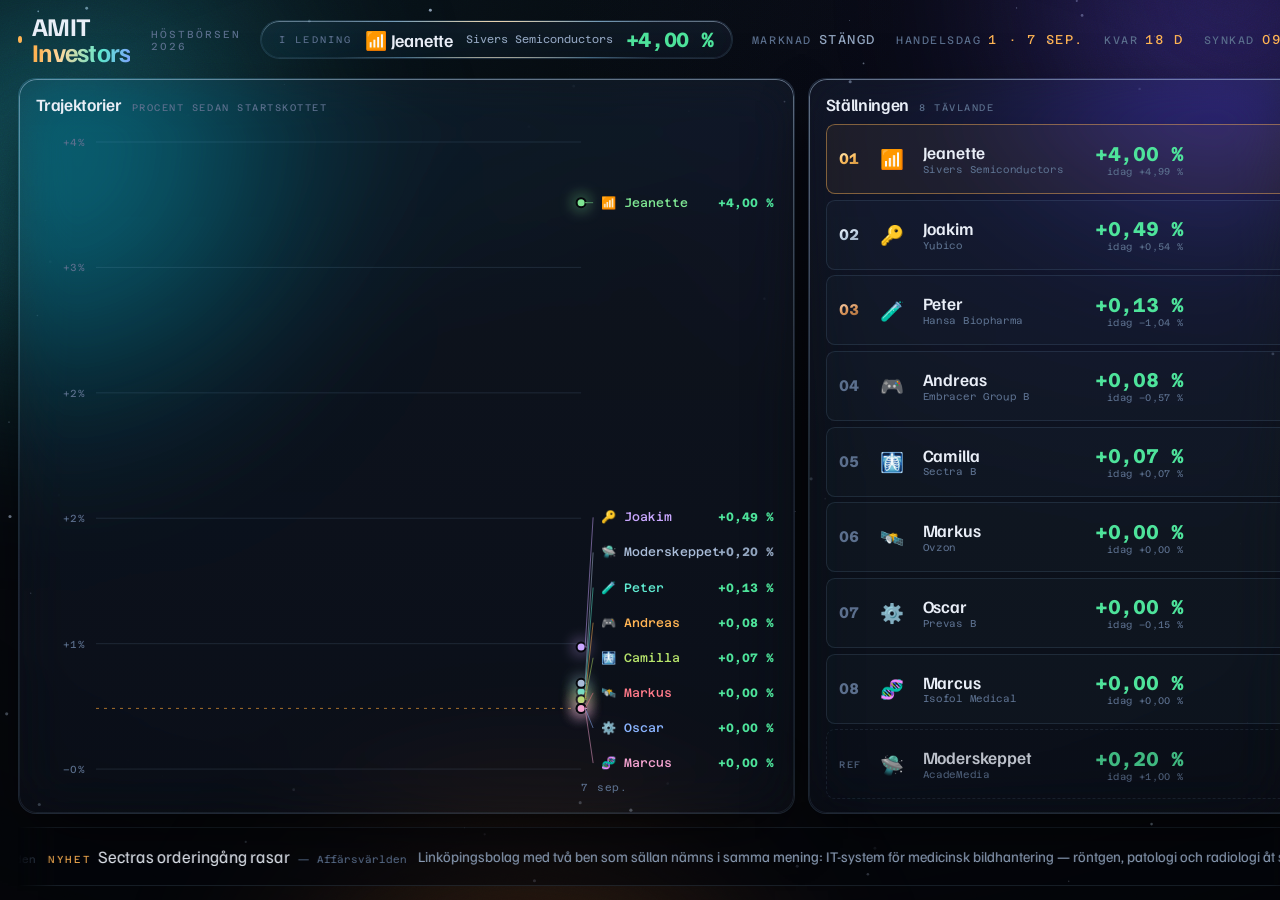
==== docs/tv.html @ 9f59d3c3 "TV-läge: allt på en yta med klockstyrt nyhetsband tv.html visar graf, ställning och ett rullande ban" ====
<!doctype html>
<html lang="sv">
<head>
<meta charset="utf-8">
<meta name="viewport" content="width=device-width, initial-scale=1">
<title>AMIT Investors — TV</title>
<meta name="color-scheme" content="dark">
<meta name="theme-color" content="#05070c">
<link rel="preconnect" href="https://fonts.googleapis.com">
<link rel="preconnect" href="https://fonts.gstatic.com" crossorigin>
<link rel="stylesheet" href="https://fonts.googleapis.com/css2?family=Familjen+Grotesk:wght@400;500;600;700&family=Azeret+Mono:wght@300;400;500;700&display=swap">
<link rel="stylesheet" href="assets/styles.css">
<link rel="stylesheet" href="assets/tv.css">
<link rel="icon" href="data:image/svg+xml,<svg xmlns='http://www.w3.org/2000/svg' viewBox='0 0 100 100'><text y='.9em' font-size='90'>📺</text></svg>">
</head>
<body class="is-tv">

<canvas id="starfield" aria-hidden="true"></canvas>
<div class="aurora" aria-hidden="true"><span></span><span></span><span></span></div>
<div class="grain" aria-hidden="true"></div>
<div class="vignette" aria-hidden="true"></div>

<div class="tv" id="tv" hidden>

  <header class="tv-head">
    <div class="tv-brand">
      <span class="tele-dot" aria-hidden="true"></span>
      <span class="tv-title">AMIT <em>Investors</em></span>
      <span class="tv-sub" id="tv-sub"></span>
    </div>

    <div class="tv-lead glass" id="tv-lead"></div>

    <dl class="tv-readouts">
      <div class="readout"><dt>Marknad</dt><dd id="tv-market">–</dd></div>
      <div class="readout"><dt>Handelsdag</dt><dd id="tv-day">–</dd></div>
      <div class="readout"><dt>Kvar</dt><dd id="tv-left">–</dd></div>
      <div class="readout"><dt>Synkad</dt><dd id="tv-synced">–</dd></div>
    </dl>
  </header>

  <main class="tv-main">
    <section class="tv-panel glass">
      <i class="corners" aria-hidden="true"></i>
      <h2 class="tv-h">Trajektorier <span>procent sedan startskottet</span></h2>
      <svg id="tv-chart" role="img" aria-label="Deltagarnas utveckling"></svg>
    </section>

    <section class="tv-panel glass">
      <i class="corners" aria-hidden="true"></i>
      <h2 class="tv-h">Ställningen <span id="tv-count"></span></h2>
      <ol class="tv-board" id="tv-board"></ol>
    </section>
  </main>

  <footer class="tv-ticker" aria-label="Bolagsinformation och nyheter">
    <div class="tv-track" id="tv-track"></div>
  </footer>

</div>

<div class="boot" id="boot"><div class="boot-inner"><span class="boot-ring" aria-hidden="true"></span><p>Etablerar telemetri…</p></div></div>

<script src="assets/tv.js" type="module"></script>
</body>
</html>
---- docs/assets/styles.css ----
/* ============================================================================
   AMIT Investors — "mission control"
   Mörk flygledarkonsol: bärnstensfärgad fosfor som krom, cyan/mint som data,
   glas som hairline-inramade instrumentpaneler. Medvetet INTE lila gradient.
   ========================================================================= */

:root {
  /* Grund — nästan svart med kall blåton, inte ren svart */
  --void:        #05070c;
  --void-2:      #080b13;

  /* Fosfor-bärnsten: kromet i gränssnittet (etiketter, ticks, fokus) */
  --amber:       #ffb454;
  --amber-dim:   #a56f2c;
  --amber-glow:  rgba(255, 180, 84, .28);

  /* Data */
  --cyan:        #5fe9d0;
  --up:          #4ee39b;
  --down:        #ff6b7d;

  /* Text */
  --ink:         #e9eef7;
  --ink-2:       #93a6c0;
  --ink-3:       #5b6f8d;

  /* Glas */
  --glass:       rgba(126, 160, 200, .045);
  --glass-2:     rgba(126, 160, 200, .075);
  --hairline:    rgba(150, 190, 230, .13);
  --hairline-hi: rgba(190, 220, 255, .30);

  --r-lg: 18px;
  --r-md: 12px;
  --r-sm: 8px;

  --shadow: 0 24px 60px -20px rgba(0, 0, 0, .85);

  --font-display: 'Familjen Grotesk', 'Helvetica Neue', Helvetica, sans-serif;
  --font-mono: 'Azeret Mono', ui-monospace, 'SF Mono', Menlo, monospace;

  --gutter: clamp(16px, 4vw, 44px);
  --maxw: 1240px;
}

*, *::before, *::after { box-sizing: border-box; }

html { -webkit-text-size-adjust: 100%; }

body {
  margin: 0;
  min-height: 100svh;
  font-family: var(--font-display);
  color: var(--ink);
  background: var(--void);
  /* Nebulosor: låg mättnad, stora radier — atmosfär, inte färgklick */
  background-image:
    radial-gradient(1200px 700px at 12% -8%,  rgba(16, 56, 66, .30), transparent 64%),
    radial-gradient(1000px 800px at 92% 4%,   rgba(28, 26, 72, .28), transparent 62%);
  background-attachment: fixed;
  overflow-x: hidden;
  font-synthesis-weight: none;
}

/* --- Atmosfärslager ------------------------------------------------------ */

#starfield { position: fixed; inset: 0; z-index: 0; pointer-events: none; }

/* Aurora: två mycket långsamt drivande färgmoln. Perioderna (48 s / 67 s) är
   avsiktligt inte multiplar av varandra, så mönstret aldrig repeterar synbart. */
.aurora { position: fixed; inset: -25%; z-index: 0; pointer-events: none; filter: blur(80px); opacity: 1; }
.aurora span { position: absolute; border-radius: 50%; mix-blend-mode: screen; }
.aurora span:nth-child(1) {
  width: 52vw; height: 52vw; left: 2%; top: 4%;
  background: radial-gradient(circle, rgba(34, 168, 184, .52), transparent 66%);
  animation: drift-a 48s ease-in-out infinite alternate;
}
.aurora span:nth-child(2) {
  width: 46vw; height: 46vw; right: 4%; top: -6%;
  background: radial-gradient(circle, rgba(104, 74, 232, .46), transparent 66%);
  animation: drift-b 67s ease-in-out infinite alternate;
}
.aurora span:nth-child(3) {
  width: 60vw; height: 40vw; left: 24%; bottom: -14%;
  background: radial-gradient(circle, rgba(226, 122, 44, .34), transparent 68%);
  animation: drift-a 59s ease-in-out infinite alternate-reverse;
}
@keyframes drift-a { to { transform: translate3d(7vw, -5vh, 0) scale(1.16); } }
@keyframes drift-b { to { transform: translate3d(-9vw, 6vh, 0) scale(.88); } }

/* Filmkorn via SVG-brus: bryter upp de stora gradienterna så de inte bandar */
.grain {
  position: fixed; inset: 0; z-index: 1; pointer-events: none;
  opacity: .40; mix-blend-mode: overlay;
  background-image: url("data:image/svg+xml,%3Csvg xmlns='http://www.w3.org/2000/svg' width='160' height='160'%3E%3Cfilter id='n'%3E%3CfeTurbulence type='fractalNoise' baseFrequency='.85' numOctaves='3'/%3E%3C/filter%3E%3Crect width='160' height='160' filter='url(%23n)' opacity='.55'/%3E%3C/svg%3E");
}

.vignette {
  position: fixed; inset: 0; z-index: 1; pointer-events: none;
  background: radial-gradient(130% 100% at 50% 42%, transparent 48%, rgba(0,0,0,.66) 100%);
}

main { position: relative; z-index: 2; }

/* --- Glas ---------------------------------------------------------------- */

.glass {
  position: relative;
  background: linear-gradient(180deg, var(--glass-2), var(--glass));
  border: 1px solid var(--hairline);
  border-radius: var(--r-lg);
  /* Kraftigare oskärpa + brightness: panelen ska läsa som en fysisk skiva
     framför rymden, inte som en tonad ruta ovanpå den. */
  backdrop-filter: blur(26px) saturate(150%) brightness(1.12);
  -webkit-backdrop-filter: blur(26px) saturate(150%) brightness(1.12);
  box-shadow: var(--shadow);
}
/* Kantbelysning: en 1 px ram vars ljus följer pekaren. Masken skär ut allt
   utom ramen, så gradienten syns bara i kanten. Detta — inte oskärpan — är
   det som får ytan att läsa som glas i stället för som en grå ruta. */
.glass::before {
  content: ''; position: absolute; inset: 0; border-radius: inherit;
  padding: 1px; pointer-events: none; z-index: 1;
  background:
    radial-gradient(260px circle at var(--mx, 50%) var(--my, -30%),
      rgba(255, 224, 178, .95), rgba(140, 210, 255, .40) 40%, transparent 64%),
    linear-gradient(180deg, rgba(200, 228, 255, .45), rgba(150, 190, 230, .10) 55%);
  -webkit-mask: linear-gradient(#000 0 0) content-box, linear-gradient(#000 0 0);
  -webkit-mask-composite: xor; mask-composite: exclude;
  transition: opacity .4s;
}

/* Ytreflex: den diffusa ljuspölen innanför glaset. */
.glass::after {
  content: ''; position: absolute; inset: 0; border-radius: inherit;
  pointer-events: none; z-index: 0; opacity: 0; transition: opacity .5s ease;
  background: radial-gradient(460px circle at var(--mx, 50%) var(--my, 50%),
    rgba(200, 232, 255, .13), transparent 60%);
}
.glass:hover::after { opacity: 1; }

/* Innehållet måste ligga över reflexlagren. */
.panel > *, .capsule > * { position: relative; z-index: 2; }

/* Hörnmarkörer: fyra vinkelhakar som ramar in varje panel. Ren CSS — åtta
   1 px-gradienter placerade i hörnen, inga extra element eller bilder. */
.corners {
  position: absolute; inset: 11px; pointer-events: none; z-index: 3;
  opacity: .40;
  --c: var(--amber);
  background:
    linear-gradient(var(--c), var(--c)) 0 0 / 11px 1px no-repeat,
    linear-gradient(var(--c), var(--c)) 0 0 / 1px 11px no-repeat,
    linear-gradient(var(--c), var(--c)) 100% 0 / 11px 1px no-repeat,
    linear-gradient(var(--c), var(--c)) 100% 0 / 1px 11px no-repeat,
    linear-gradient(var(--c), var(--c)) 0 100% / 11px 1px no-repeat,
    linear-gradient(var(--c), var(--c)) 0 100% / 1px 11px no-repeat,
    linear-gradient(var(--c), var(--c)) 100% 100% / 11px 1px no-repeat,
    linear-gradient(var(--c), var(--c)) 100% 100% / 1px 11px no-repeat;
}

/* --- Telemetriremsa ------------------------------------------------------ */

.telemetry {
  position: sticky; top: 0; z-index: 20;
  display: flex; align-items: center; justify-content: space-between;
  gap: 16px; flex-wrap: wrap;
  padding: 9px var(--gutter);
  font-family: var(--font-mono);
  font-size: 10.5px; font-weight: 400;
  letter-spacing: .13em; text-transform: uppercase;
  color: var(--ink-2);
  background: rgba(5, 7, 12, .72);
  border-bottom: 1px solid var(--hairline);
  backdrop-filter: blur(14px);
  -webkit-backdrop-filter: blur(14px);
}
.tele-brand { display: flex; align-items: center; gap: 9px; color: var(--ink); font-weight: 500; }
.tele-dot {
  width: 6px; height: 6px; border-radius: 50%;
  background: var(--amber); box-shadow: 0 0 0 0 var(--amber-glow);
  animation: pulse 2.6s ease-out infinite;
}
@keyframes pulse {
  0%   { box-shadow: 0 0 0 0 var(--amber-glow); }
  70%  { box-shadow: 0 0 0 9px rgba(255,180,84,0); }
  100% { box-shadow: 0 0 0 0 rgba(255,180,84,0); }
}

.tele-readouts { display: flex; gap: clamp(14px, 3vw, 34px); margin: 0; flex-wrap: wrap; }
.readout { display: flex; align-items: baseline; gap: 7px; }
.readout dt { color: var(--ink-3); }
.readout dd { margin: 0; color: var(--amber); font-variant-numeric: tabular-nums; }
.readout dd.is-open  { color: var(--up); }
.readout dd.is-shut  { color: var(--ink-2); }

/* --- Hero ---------------------------------------------------------------- */

.hero {
  max-width: var(--maxw); margin: 0 auto;
  padding: clamp(46px, 9vw, 104px) var(--gutter) clamp(26px, 4vw, 40px);
  display: grid; gap: clamp(26px, 4vw, 52px);
  grid-template-columns: minmax(0, 1.35fr) minmax(0, .9fr);
  align-items: end;
}
@media (max-width: 880px) { .hero { grid-template-columns: 1fr; align-items: start; } }

.eyebrow {
  margin: 0 0 18px; font-family: var(--font-mono);
  font-size: 11px; letter-spacing: .3em; text-transform: uppercase;
  color: var(--amber); display: flex; align-items: center; gap: 12px;
}
.eyebrow::after {
  content: ''; height: 1px; flex: 1;
  background: linear-gradient(90deg, var(--amber-dim), transparent);
}

.hero-title {
  margin: 0; font-weight: 700;
  font-size: clamp(46px, 9.2vw, 108px);
  line-height: .88; letter-spacing: -.035em;
  text-wrap: balance;
}
/* Skimret vandrar genom gradienten i stället för att gradienten flyttas —
   en vit topp vid 44 % ger reflexen som drar över bokstäverna. */
.ht-accent {
  background: linear-gradient(96deg,
    var(--amber) 6%, #ffd9a0 26%, #fffaf0 44%, var(--cyan) 64%, #7ea6ff 82%, var(--amber) 98%);
  background-size: 260% 100%;
  -webkit-background-clip: text; background-clip: text; color: transparent;
  animation: shimmer 9s ease-in-out infinite;
}
@keyframes shimmer {
  0%, 100% { background-position: 0% 50%; }
  50%      { background-position: 100% 50%; }
}
.hero-tagline {
  margin: 22px 0 0; font-size: clamp(16px, 2vw, 21px);
  color: var(--ink-2); max-width: 42ch;
}
.hero-window {
  margin: 14px 0 0; font-family: var(--font-mono);
  font-size: 11.5px; letter-spacing: .1em; color: var(--ink-3);
  text-transform: uppercase;
}

/* Ledarkapsel: roterande iriserande ram ovanpå den vanliga kantbelysningen.
   conic-gradient + mask ger regnbågsskimret utan en enda bildfil. */
.capsule {
  padding: 22px 24px 24px; isolation: isolate;
  /* Lutningen sätts av pekaren i JS. will-change håller den på GPU:n. */
  transform: perspective(900px) rotateX(var(--tilt-x, 0deg)) rotateY(var(--tilt-y, 0deg));
  transform-style: preserve-3d; will-change: transform;
  transition: transform .5s cubic-bezier(.22, 1, .36, 1);
}
.capsule.is-tilting { transition: transform .08s linear; }
.capsule .iris {
  position: absolute; inset: -1px; border-radius: inherit; pointer-events: none; z-index: 1;
  padding: 1.5px; opacity: 1;
  filter: drop-shadow(0 0 10px rgba(255, 180, 84, .30));
  background: conic-gradient(from var(--spin, 0deg),
    transparent 0deg, rgba(255,190,100,1) 38deg, rgba(120,245,225,.95) 108deg,
    rgba(150,190,255,.35) 150deg, transparent 190deg, transparent 232deg,
    rgba(214,178,255,.95) 292deg, rgba(255,190,100,.45) 330deg, transparent 356deg);
  -webkit-mask: linear-gradient(#000 0 0) content-box, linear-gradient(#000 0 0);
  -webkit-mask-composite: xor; mask-composite: exclude;
  animation: spin-iris 9s linear infinite;
}
@property --spin { syntax: '<angle>'; initial-value: 0deg; inherits: false; }
@keyframes spin-iris { to { --spin: 360deg; } }
.capsule-label {
  margin: 0 0 16px; font-family: var(--font-mono); font-size: 10.5px;
  letter-spacing: .26em; text-transform: uppercase; color: var(--ink-3);
}
.capsule-name { display: flex; align-items: center; gap: 13px; margin-bottom: 4px; }
.capsule-avatar { font-size: 30px; line-height: 1; filter: saturate(.9); }
.capsule-who { font-size: 25px; font-weight: 600; letter-spacing: -.02em; }
.capsule-co { font-family: var(--font-mono); font-size: 11.5px; color: var(--ink-2); letter-spacing: .05em; }
.capsule-pct {
  font-family: var(--font-mono); font-weight: 700;
  font-size: clamp(38px, 6vw, 56px); line-height: 1.05;
  margin-top: 14px; font-variant-numeric: tabular-nums; letter-spacing: -.03em;
  white-space: nowrap;
}
.capsule-foot { margin-top: 10px; font-size: 13.5px; color: var(--ink-3); font-style: italic; }

/* Nedräkning (före start) */
.countdown { display: flex; gap: 18px; margin-top: 6px; }
.cd-unit { text-align: left; }
.cd-num {
  font-family: var(--font-mono); font-weight: 700; font-size: clamp(30px, 5vw, 44px);
  color: var(--amber); font-variant-numeric: tabular-nums; line-height: 1;
}
.cd-lab {
  font-family: var(--font-mono); font-size: 9.5px; letter-spacing: .2em;
  text-transform: uppercase; color: var(--ink-3); margin-top: 7px;
}

/* --- Paneler ------------------------------------------------------------- */

.panel {
  max-width: var(--maxw);
  margin: 0 auto clamp(22px, 3.4vw, 38px);
  padding: clamp(20px, 3vw, 30px);
  width: calc(100% - var(--gutter) * 2);
}

.panel-head {
  display: flex; align-items: baseline; gap: 14px 20px; flex-wrap: wrap;
  margin-bottom: 22px; padding-bottom: 16px;
  border-bottom: 1px solid var(--hairline);
}
.panel-title {
  margin: 0; font-size: clamp(21px, 2.7vw, 28px); font-weight: 600; letter-spacing: -.02em;
}
.panel-sub { margin: 0; color: var(--ink-3); font-size: 13.5px; flex: 1 1 240px; }
.panel-tools { display: flex; gap: 7px; }

.chip {
  font-family: var(--font-mono); font-size: 10.5px; letter-spacing: .13em;
  text-transform: uppercase; color: var(--ink-2);
  background: transparent; border: 1px solid var(--hairline);
  border-radius: 100px; padding: 7px 13px; cursor: pointer;
  transition: color .18s, border-color .18s, background .18s;
}
.chip:hover { color: var(--ink); border-color: var(--hairline-hi); }
.chip[aria-pressed="true"] {
  color: var(--void); background: var(--amber); border-color: var(--amber);
  font-weight: 500;
}
.chip:focus-visible, .row-head:focus-visible, .legend-item:focus-visible {
  outline: 2px solid var(--amber); outline-offset: 2px;
}

/* --- Diagram ------------------------------------------------------------- */

.chart-wrap { position: relative; }
#chart { width: 100%; height: clamp(280px, 42vw, 420px); display: block; overflow: visible; }

.grid-line { stroke: var(--hairline); stroke-width: 1; }
.zero-line { stroke: var(--amber-dim); stroke-width: 1; stroke-dasharray: 3 5; }
.axis-text {
  font-family: var(--font-mono); font-size: 10px; fill: var(--ink-3);
  letter-spacing: .08em;
}
.series-path { fill: none; stroke-width: 2; stroke-linecap: round; stroke-linejoin: round;
  transition: opacity .2s, stroke-width .2s; }
/* Ritas in med stroke-dashoffset vid forsta renderingen. */
.series-path.is-drawing { animation: draw 1.5s cubic-bezier(.33, 1, .68, 1) forwards; }
@keyframes draw { to { stroke-dashoffset: 0; } }

/* Andpunkten pulserar sa att blicken hittar var varje linje slutar. */
.series-cap { animation: cap-pulse 2.8s ease-in-out infinite; transform-box: fill-box; transform-origin: center; }
@keyframes cap-pulse { 0%, 100% { opacity: 1; } 50% { opacity: .55; } }
.series-area { transition: opacity .2s; }
.series-cap  { transition: opacity .2s, r .2s; }
.chart.is-focused .series-path:not(.is-active) { opacity: .13; }
.chart.is-focused .series-area:not(.is-active) { opacity: 0; }
.chart.is-focused .series-cap:not(.is-active)  { opacity: .18; }
.chart.is-focused .series-path.is-active { stroke-width: 3; }

.cursor-line { stroke: var(--hairline-hi); stroke-width: 1; }

.chart-empty {
  margin: 0; padding: clamp(40px, 9vw, 78px) 4px; text-align: center;
  font-family: var(--font-mono); font-size: clamp(10px, 2.4vw, 11.5px);
  letter-spacing: .1em; text-transform: uppercase; color: var(--ink-3);
  line-height: 2; text-wrap: balance;
}

.chart-tip {
  position: absolute; top: 0; left: 0; pointer-events: none;
  padding: 12px 14px; border-radius: var(--r-md); min-width: 190px;
  font-family: var(--font-mono); font-size: 11.5px;
  transform: translate(-50%, 0); z-index: 5;
}
.tip-date { color: var(--ink-3); letter-spacing: .12em; text-transform: uppercase;
  font-size: 9.5px; margin-bottom: 9px; }
.tip-row { display: flex; align-items: center; gap: 8px; margin-top: 4px; }
.tip-swatch { width: 7px; height: 7px; border-radius: 2px; flex: none; }
.tip-name { color: var(--ink-2); flex: 1; white-space: nowrap; }
.tip-val { font-variant-numeric: tabular-nums; font-weight: 500; }

.legend { list-style: none; display: flex; flex-wrap: wrap; gap: 6px; margin: 18px 0 0; padding: 0; }
.legend-item {
  display: flex; align-items: center; gap: 8px;
  padding: 6px 12px 6px 9px; border-radius: 100px;
  border: 1px solid var(--hairline); background: transparent;
  font-family: var(--font-mono); font-size: 11px; color: var(--ink-2);
  cursor: pointer; transition: border-color .18s, color .18s, opacity .18s;
}
.legend-item:hover { color: var(--ink); border-color: var(--hairline-hi); }
.legend-item.is-muted { opacity: .38; }
.legend-swatch { width: 9px; height: 9px; border-radius: 3px; flex: none; }
.legend-pct { font-variant-numeric: tabular-nums; color: var(--ink); }

/* --- Ställningen --------------------------------------------------------- */

.board { list-style: none; margin: 0; padding: 0; display: grid; gap: 9px; }

.row {
  position: relative;
  border: 1px solid var(--hairline); border-radius: var(--r-md);
  background: rgba(126, 160, 200, .028);
  backdrop-filter: blur(10px) saturate(130%);
  -webkit-backdrop-filter: blur(10px) saturate(130%);
  overflow: hidden;
  transition: border-color .2s, background .2s, box-shadow .3s;
}

/* Varje rad får en kantbelysning i sin egen deltagarfärg. Samma teknik som
   panelernas, men färgen kopplar raden till rätt linje i diagrammet. */
.row::before {
  content: ''; position: absolute; inset: 0; border-radius: inherit;
  padding: 1px; pointer-events: none; z-index: 1;
  opacity: 0; transition: opacity .35s;
  background: radial-gradient(200px circle at var(--mx, 50%) var(--my, 50%),
    color-mix(in srgb, var(--row-color, #9cf) 80%, white), transparent 62%);
  -webkit-mask: linear-gradient(#000 0 0) content-box, linear-gradient(#000 0 0);
  -webkit-mask-composite: xor; mask-composite: exclude;
}
.row:hover::before { opacity: .95; }
/* Raden lånar deltagarens färg vid hover — kopplingen till grafen blir direkt. */
.row:hover {
  border-color: color-mix(in srgb, var(--row-color, #9cf) 42%, transparent);
  background: rgba(126, 160, 200, .058);
  box-shadow: 0 12px 44px -18px var(--row-color, transparent),
              inset 0 0 60px -40px var(--row-color, transparent);
}

/* Ljussvep över ledarraden — långsamt nog att kännas som reflex, inte som blink. */
.row.is-leader::after {
  content: ''; position: absolute; inset: 0; pointer-events: none;
  background: linear-gradient(102deg, transparent 42%,
    rgba(255, 226, 180, .085) 49%, rgba(255, 226, 180, .085) 51%, transparent 58%);
  transform: translateX(-120%);
  animation: sweep 7s cubic-bezier(.5, 0, .2, 1) infinite;
}
@keyframes sweep { 0%, 62% { transform: translateX(-120%); } 100% { transform: translateX(120%); } }
.row.is-open { border-color: var(--amber-dim); background: rgba(126, 160, 200, .07); }
.row.is-leader { border-color: rgba(255, 180, 84, .34); }

.row-head {
  display: grid; align-items: center; gap: clamp(10px, 1.6vw, 20px);
  grid-template-columns: 40px 36px minmax(150px, 1.25fr) minmax(0, 1.1fr) 106px 72px 24px;
  width: 100%; padding: 14px clamp(12px, 1.8vw, 18px);
  background: none; border: 0; color: inherit; font: inherit;
  cursor: pointer; text-align: left;
  position: relative; z-index: 2;   /* över radens kantbelysning */
}

.rank {
  font-family: var(--font-mono); font-weight: 700; font-size: 15px;
  color: var(--ink-3); font-variant-numeric: tabular-nums;
  display: flex; align-items: center; gap: 4px;
}
/* Guld/silver/brons via background-clip på texten — ger metallens
   ljusgradient, som en flat färg inte kan återge. */
.rank-medal { color: transparent; -webkit-background-clip: text; background-clip: text; }
.rank-1 { background-image: linear-gradient(160deg, #fff1c4 4%, #ffc061 40%, #b87a2a 96%); }
.rank-2 { background-image: linear-gradient(160deg, #f4f9ff 4%, #c3d4e6 42%, #7d8ea3 96%); }
.rank-3 { background-image: linear-gradient(160deg, #ffd9b8 4%, #d9945a 44%, #8a5326 96%); }
.rank-move {
  font-size: 9px; letter-spacing: 0; font-weight: 700;
  transform: translateY(-1px);
}
.rank-move.up   { color: var(--up); }
.rank-move.down { color: var(--down); }
.rank-move.same { color: #3f5068; }

.avatar { font-size: 24px; line-height: 1; }

.who { min-width: 0; }
.who-name { font-size: 17px; font-weight: 600; letter-spacing: -.01em; }
.who-co {
  font-family: var(--font-mono); font-size: 10.5px; color: var(--ink-3);
  letter-spacing: .07em; margin-top: 3px;
  white-space: nowrap; overflow: hidden; text-overflow: ellipsis;
}

/* Divergerande stapel: nollan i mitten, vinst åt höger, förlust åt vänster */
.bar { position: relative; height: 24px; }
.bar-axis { position: absolute; top: 0; bottom: 0; left: 50%; width: 1px; background: var(--hairline); }
.bar-fill {
  position: absolute; top: 5px; height: 14px; border-radius: 3px;
  transition: width .7s cubic-bezier(.22,1,.36,1), left .7s cubic-bezier(.22,1,.36,1);
}
@media (max-width: 780px) { .bar { display: none; } }

.pct {
  font-family: var(--font-mono); font-weight: 700; font-size: 19px;
  font-variant-numeric: tabular-nums; text-align: right; letter-spacing: -.02em;
  white-space: nowrap;
}
.pct.up { color: var(--up); } .pct.down { color: var(--down); } .pct.flat { color: var(--ink-2); }

.spark { width: 72px; height: 26px; display: block; }
@media (max-width: 620px) { .spark { display: none; } }

.caret {
  color: var(--ink-3); font-size: 11px; text-align: center;
  transition: transform .25s ease, color .2s;
}
.row.is-open .caret { transform: rotate(180deg); color: var(--amber); }

/* --- Referensdeltagaren -------------------------------------------------- */

/* Streckad ram och dämpad ton: raden ska läsa som en måttstock under fältet,
   inte som en sjunde tävlande. */
.row.is-benchmark {
  border-style: dashed;
  border-color: rgba(150, 190, 230, .22);
  background: transparent;
  margin-top: 7px;
}
.row.is-benchmark .who-name { color: var(--ink-2); font-weight: 500; }
.row.is-benchmark .avatar { opacity: .75; }
.row.is-benchmark .pct { font-weight: 500; }

.rank-ref {
  font-size: 9.5px !important; letter-spacing: .14em;
  color: var(--ink-3); font-weight: 500;
}

.series-benchmark { stroke-width: 1.6; opacity: .72; }
.chart.is-focused .series-benchmark:not(.is-active) { opacity: .10; }

.legend-item.is-benchmark { border-style: dashed; }
.legend-item.is-benchmark .legend-swatch { border-radius: 1px; height: 3px; }

/* --- Deltagare utan aktie ------------------------------------------------ */

.row.is-pending { opacity: .78; }
.row.is-pending .avatar { filter: grayscale(.4); }
.who-co.is-pending { color: var(--amber); font-style: italic; letter-spacing: .04em; }
.row-pending { padding: 4px clamp(12px, 1.8vw, 18px) 18px; border-top: 1px solid var(--hairline); margin-top: 4px; padding-top: 16px; }
.row-pending h3 { margin: 0 0 8px; font-family: var(--font-mono); font-size: 10px; letter-spacing: .24em; text-transform: uppercase; color: var(--amber); font-weight: 400; }
.row-pending .about { margin: 0; }

/* Dossier */
.dossier {
  display: grid; grid-template-rows: 0fr;
  transition: grid-template-rows .38s cubic-bezier(.4,0,.2,1);
}
.row.is-open .dossier { grid-template-rows: 1fr; }
.dossier-inner { overflow: hidden; }
.dossier-pad {
  padding: 4px clamp(12px, 1.8vw, 18px) 20px;
  display: grid; gap: 22px;
  grid-template-columns: minmax(0, 1.25fr) minmax(0, 1fr);
  border-top: 1px solid var(--hairline); margin-top: 4px; padding-top: 18px;
}
@media (max-width: 780px) { .dossier-pad { grid-template-columns: 1fr; } }

.dossier h3 {
  margin: 0 0 10px; font-family: var(--font-mono); font-size: 10px;
  letter-spacing: .24em; text-transform: uppercase; color: var(--amber);
  font-weight: 400;
}
.about { margin: 0 0 18px; color: var(--ink-2); font-size: 14.5px; line-height: 1.62; max-width: 62ch; }
.motto {
  margin: 0 0 20px; padding-left: 14px; border-left: 2px solid var(--amber-dim);
  font-style: italic; color: var(--ink-2); font-size: 14px;
}

.stats { display: grid; grid-template-columns: repeat(auto-fit, minmax(96px, 1fr)); gap: 1px;
  background: var(--hairline); border: 1px solid var(--hairline); border-radius: var(--r-sm);
  overflow: hidden; margin-bottom: 18px; }
.stat { background: var(--void-2); padding: 11px 12px; }
.stat dt { font-family: var(--font-mono); font-size: 9px; letter-spacing: .16em;
  text-transform: uppercase; color: var(--ink-3); }
.stat dd { margin: 5px 0 0; font-family: var(--font-mono); font-size: 14px;
  font-variant-numeric: tabular-nums; color: var(--ink); }

/* 52-veckorsmätare */
.meter { margin-bottom: 4px; }
.meter-track {
  position: relative; height: 5px; border-radius: 3px; margin: 10px 0 7px;
  background: linear-gradient(90deg, rgba(255,107,125,.35), rgba(150,190,230,.18), rgba(78,227,155,.35));
}
.meter-pin {
  position: absolute; top: 50%; width: 2px; height: 14px; border-radius: 2px;
  background: var(--ink); transform: translate(-50%, -50%);
  box-shadow: 0 0 0 3px var(--void-2);
}
.meter-ends { display: flex; justify-content: space-between;
  font-family: var(--font-mono); font-size: 10px; color: var(--ink-3); }

.news { list-style: none; margin: 0; padding: 0; display: grid; gap: 1px;
  background: var(--hairline); border: 1px solid var(--hairline);
  border-radius: var(--r-sm); overflow: hidden; }
.news li { background: var(--void-2); }
.news a {
  display: block; padding: 11px 13px; color: var(--ink); text-decoration: none;
  font-size: 13.5px; line-height: 1.45; transition: background .16s;
}
.news a:hover { background: rgba(126,160,200,.07); }
.news a:focus-visible { outline: 2px solid var(--amber); outline-offset: -2px; }
.news-meta {
  display: block; margin-top: 6px; font-family: var(--font-mono);
  font-size: 9.5px; letter-spacing: .11em; text-transform: uppercase; color: var(--ink-3);
}
.news-empty { color: var(--ink-3); font-size: 13.5px; margin: 0; }

.row-error {
  padding: 0 18px 16px; color: var(--down); font-family: var(--font-mono); font-size: 11.5px;
}

/* --- Footer -------------------------------------------------------------- */

.foot {
  max-width: var(--maxw); margin: 0 auto;
  padding: 30px var(--gutter) 70px;
  color: var(--ink-3); font-size: 12.5px; line-height: 1.7;
  border-top: 1px solid var(--hairline);
  width: calc(100% - var(--gutter) * 2);
}
.foot p { margin: 0 0 8px; max-width: 78ch; }
.foot strong { color: var(--ink-2); font-weight: 500; }
.foot-fine { font-family: var(--font-mono); font-size: 10px; letter-spacing: .1em;
  text-transform: uppercase; color: #3f5068; margin-top: 16px; }

/* --- Uppstart ------------------------------------------------------------ */

.boot {
  position: fixed; inset: 0; z-index: 40; display: grid; place-items: center;
  background: var(--void); transition: opacity .5s ease, visibility .5s;
}
.boot.is-done { opacity: 0; visibility: hidden; }
.boot-inner { text-align: center; font-family: var(--font-mono); font-size: 11px;
  letter-spacing: .22em; text-transform: uppercase; color: var(--ink-3); }
.boot-ring {
  display: block; width: 30px; height: 30px; margin: 0 auto 18px;
  border: 1px solid var(--hairline); border-top-color: var(--amber);
  border-radius: 50%; animation: spin 1s linear infinite;
}
@keyframes spin { to { transform: rotate(360deg); } }

/* Etappvis avtäckning vid inladdning */
.reveal { opacity: 0; transform: translateY(14px); animation: rise .7s cubic-bezier(.22,1,.36,1) forwards; }
@keyframes rise { to { opacity: 1; transform: none; } }

/* Prestandaspärr: sex lager backdrop-filter i en scrollande lista kostar
   för mycket på äldre telefoner. På smal skärm ligger raderna ändå mot en
   nästan enfärgad bakgrund, så oskärpan tillför inget synbart. */
@media (max-width: 780px) {
  .row { backdrop-filter: none; -webkit-backdrop-filter: none; background: rgba(126, 160, 200, .05); }
  .aurora { filter: blur(60px); opacity: .75; }
}

@media (prefers-reduced-motion: reduce) {
  *, *::before, *::after {
    animation-duration: .001ms !important; animation-iteration-count: 1 !important;
    transition-duration: .001ms !important;
  }
  .reveal { opacity: 1; transform: none; }
  /* Molnen stannar i utgångsläget i stället för att hoppa till slutpositionen. */
  .aurora span { animation: none !important; }
  .row.is-leader::after { display: none; }
}
---- docs/assets/tv.css ----
/* ============================================================================
   TV-läge: allt på en 16:9-yta, läsbart på tre meters håll, inga hover-krav.
   Alla mått i vw så att 1080p och 4K ger samma komposition.
   ========================================================================= */

html, body.is-tv { height: 100%; overflow: hidden; }
body.is-tv { font-size: 1.15vw; }

.tv {
  position: relative; z-index: 2;
  height: 100vh; box-sizing: border-box;
  padding: 1.1vw 1.4vw; gap: 1vw;
  display: grid; grid-template-rows: auto minmax(0, 1fr) auto;
}

/* --- Huvud ---------------------------------------------------------------- */

.tv-head { display: grid; grid-template-columns: auto 1fr auto; align-items: center; gap: 1.5vw; }
.tv-lead { justify-self: center; }
.tv-brand { display: flex; align-items: center; gap: .8vw; }
.tv-brand .tele-dot { width: .5vw; height: .5vw; }
.tv-title { font-weight: 700; font-size: 2vw; letter-spacing: -.03em; line-height: 1; }
.tv-title em {
  font-style: normal;
  background: linear-gradient(96deg, var(--amber) 6%, #ffd9a0 30%, var(--cyan) 70%, #7ea6ff 100%);
  -webkit-background-clip: text; background-clip: text; color: transparent;
}
.tv-sub { font-family: var(--font-mono); font-size: .8vw; letter-spacing: .2em; text-transform: uppercase; color: var(--ink-3); margin-left: .6vw; }

.tv-lead { padding: .5vw 1.4vw; display: flex; align-items: center; gap: 1vw; border-radius: 100px; white-space: nowrap; }
.tv-lead .lab { font-family: var(--font-mono); font-size: .75vw; letter-spacing: .22em; text-transform: uppercase; color: var(--ink-3); }
.tv-lead .who { font-size: 1.4vw; font-weight: 600; letter-spacing: -.01em; }
.tv-lead .co  { font-family: var(--font-mono); font-size: .85vw; color: var(--ink-2); }
.tv-lead .pct { font-family: var(--font-mono); font-weight: 700; font-size: 1.6vw; font-variant-numeric: tabular-nums; }

.tv-readouts { display: flex; justify-content: flex-end; gap: 1.6vw; margin: 0; font-family: var(--font-mono); font-size: .85vw; letter-spacing: .14em; text-transform: uppercase; white-space: nowrap; }
.tv-readouts .readout { flex: none; }
.tv-readouts .readout dd { font-size: 1vw; }

/* --- Paneler -------------------------------------------------------------- */

.tv-main { display: grid; grid-template-columns: 1.55fr 1fr; gap: 1vw; min-height: 0; }
.tv-panel { padding: 1.1vw 1.3vw; display: flex; flex-direction: column; min-height: 0; }
.tv-panel > * { position: relative; z-index: 2; }
.tv-h { margin: 0 0 .7vw; font-size: 1.35vw; font-weight: 600; letter-spacing: -.02em; display: flex; align-items: baseline; gap: .8vw; }
.tv-h span { font-family: var(--font-mono); font-size: .75vw; letter-spacing: .16em; text-transform: uppercase; color: var(--ink-3); font-weight: 400; }

#tv-chart { flex: 1; width: 100%; min-height: 0; display: block; overflow: visible; }
#tv-chart .axis-text { font-size: .8vw; }
#tv-chart .end-label { font-family: var(--font-mono); font-size: .95vw; font-weight: 500; }
#tv-chart .end-pct   { font-family: var(--font-mono); font-size: .95vw; font-weight: 700; font-variant-numeric: tabular-nums; }
#tv-chart .series-benchmark { stroke-width: 1.6; opacity: .6; }
#tv-chart .series-path { stroke-width: 2.6; }

/* --- Ställningen ----------------------------------------------------------- */

.tv-board { list-style: none; margin: 0; padding: 0; flex: 1; min-height: 0; display: grid; grid-auto-rows: minmax(0, 1fr); gap: .45vw; }
.tv-row {
  display: grid; grid-template-columns: 2.3vw 2.4vw minmax(0, 1fr) auto 6.5vw;
  align-items: center; gap: .9vw; padding: 0 1vw; border-radius: .7vw;
  border: 1px solid var(--hairline); background: rgba(126,160,200,.035); min-height: 0;
}
.tv-row.is-leader { border-color: rgba(255,180,84,.45); background: rgba(255,180,84,.06); }
.tv-row.is-benchmark { border-style: dashed; background: transparent; opacity: .8; }
.tv-row.is-pending { opacity: .6; }
.tv-row .rank { font-size: 1.2vw; }
.tv-row .avatar { font-size: 1.5vw; line-height: 1; }
.tv-row .who-name { font-size: 1.35vw; font-weight: 600; line-height: 1.05; }
.tv-row .who-co { font-size: .78vw; margin-top: .2vw; }
.tv-row .pct { font-size: 1.55vw; }
.tv-row .day { font-family: var(--font-mono); font-size: .75vw; color: var(--ink-3); text-align: right; letter-spacing: .04em; }
.tv-row .spark { width: 6.5vw; height: 2vw; display: block; }

/* --- Ticker ---------------------------------------------------------------- */

.tv-ticker {
  height: 4.6vw; overflow: hidden; position: relative;
  border-top: 1px solid var(--hairline); border-bottom: 1px solid var(--hairline);
  background: rgba(5,7,12,.55); display: flex; align-items: center;
  mask-image: linear-gradient(90deg, transparent 0, #000 3%, #000 97%, transparent 100%);
  -webkit-mask-image: linear-gradient(90deg, transparent 0, #000 3%, #000 97%, transparent 100%);
}
.tv-track { display: flex; white-space: nowrap; will-change: transform; }
.tv-strip { display: flex; align-items: center; }
.tk-item { display: inline-flex; align-items: center; gap: .9vw; padding: 0 2.2vw; font-size: 1.35vw; line-height: 1; }
.tk-sw { width: .7vw; height: .7vw; border-radius: .2vw; flex: none; }
.tk-name { font-weight: 700; letter-spacing: -.01em; }
.tk-co { font-family: var(--font-mono); font-size: .95vw; color: var(--ink-2); letter-spacing: .05em; }
.tk-pct { font-family: var(--font-mono); font-weight: 700; font-variant-numeric: tabular-nums; }
.tk-fact { color: var(--ink-2); }
.tk-fact b { color: var(--ink); font-weight: 500; }
.tk-news { color: var(--ink); }
.tk-news i { font-style: normal; font-family: var(--font-mono); font-size: .8vw; color: var(--amber); letter-spacing: .16em; text-transform: uppercase; margin-right: .5vw; }
.tk-src { font-family: var(--font-mono); font-size: .8vw; color: var(--ink-3); }
.tk-about { color: var(--ink-2); font-size: 1.15vw; }
.tk-sep { color: var(--amber-dim); font-size: 1vw; padding: 0 .4vw; }
.tk-div { color: var(--amber); opacity: .7; font-size: 1.1vw; padding: 0 1vw; }

/* Ingen pekare på en TV — inga hover-lager behövs. */
.is-tv .glass::after { display: none; }
.is-tv .row-head { cursor: default; }
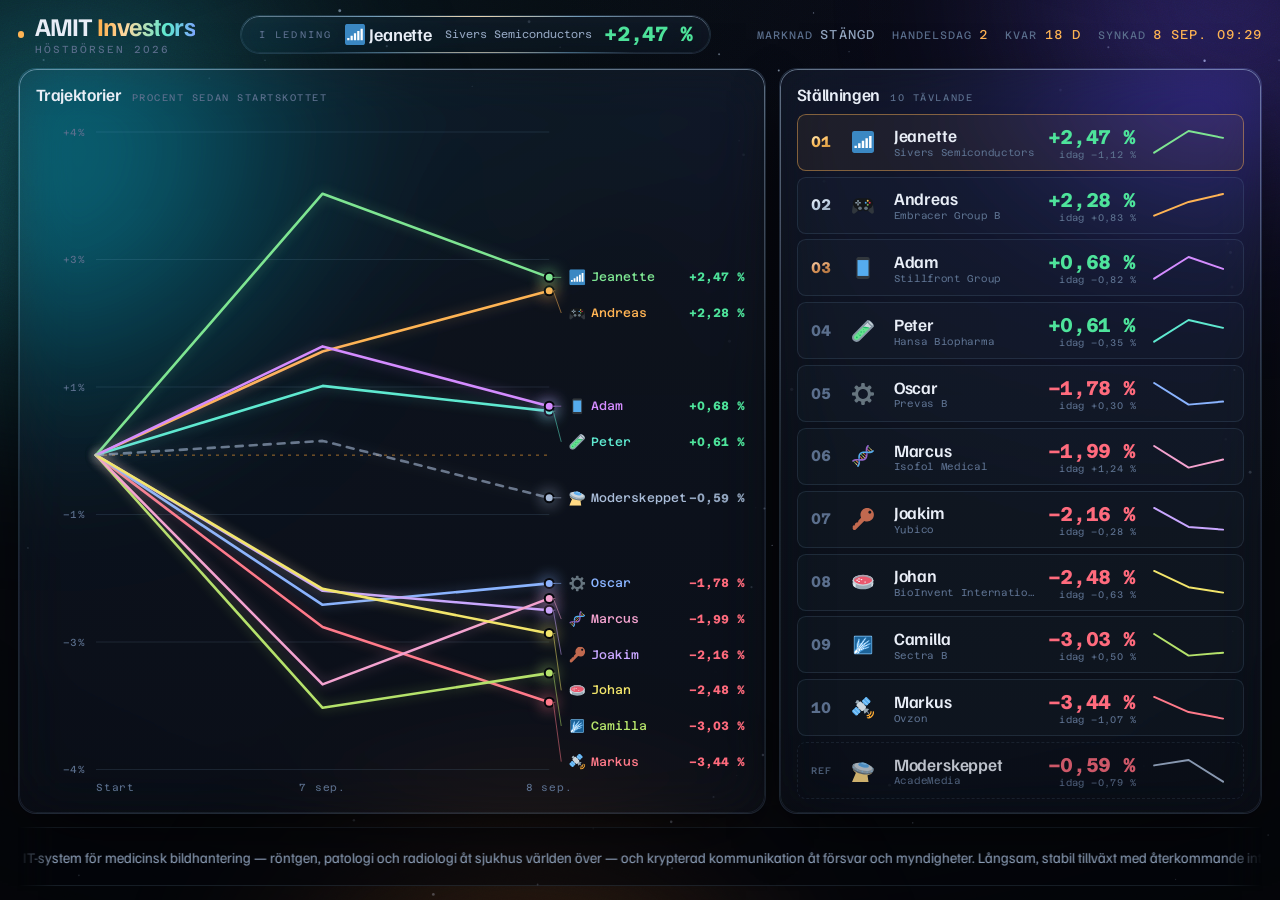
==== commit 0348e822: "Lås slutställningen och gör TV-sidan driftsäker Ställningen följde dagens kurs även efter slutdatume" ====
--- a/docs/tv.html
+++ b/docs/tv.html
@@ -57,10 +57,23 @@
     <div class="tv-track" id="tv-track"></div>
   </footer>
 
+  <div class="tv-stale" id="tv-stale" role="status" hidden></div>
 </div>
 
 <div class="boot" id="boot"><div class="boot-inner"><span class="boot-ring" aria-hidden="true"></span><p>Etablerar telemetri…</p></div></div>
 
-<script src="assets/tv.js" type="module"></script>
+<script>
+/* Vakt i ES5: om tv.js inte kunde laddas eller tolkas startar annars ingenting. */
+(function () {
+  setTimeout(function () {
+    if (window.__tvStarted) return;
+    var x = new XMLHttpRequest();
+    x.open('HEAD', location.href, true);
+    x.onload = function () { if (x.status >= 200 && x.status < 400) location.reload(); };
+    x.send();
+  }, 120000);
+})();
+</script>
+<script src="assets/tv.js"></script>
 </body>
 </html>
--- a/docs/assets/styles.css
+++ b/docs/assets/styles.css
@@ -64,11 +64,11 @@
 
 /* --- Atmosfärslager ------------------------------------------------------ */
 
-#starfield { position: fixed; inset: 0; z-index: 0; pointer-events: none; }
+#starfield { position: fixed; top: 0; right: 0; bottom: 0; left: 0; z-index: 0; pointer-events: none; }
 
 /* Aurora: två mycket långsamt drivande färgmoln. Perioderna (48 s / 67 s) är
    avsiktligt inte multiplar av varandra, så mönstret aldrig repeterar synbart. */
-.aurora { position: fixed; inset: -25%; z-index: 0; pointer-events: none; filter: blur(80px); opacity: 1; }
+.aurora { position: fixed; top: -25%; right: -25%; bottom: -25%; left: -25%; z-index: 0; pointer-events: none; filter: blur(80px); opacity: 1; }
 .aurora span { position: absolute; border-radius: 50%; mix-blend-mode: screen; }
 .aurora span:nth-child(1) {
   width: 52vw; height: 52vw; left: 2%; top: 4%;
@@ -90,13 +90,13 @@
 
 /* Filmkorn via SVG-brus: bryter upp de stora gradienterna så de inte bandar */
 .grain {
-  position: fixed; inset: 0; z-index: 1; pointer-events: none;
+  position: fixed; top: 0; right: 0; bottom: 0; left: 0; z-index: 1; pointer-events: none;
   opacity: .40; mix-blend-mode: overlay;
   background-image: url("data:image/svg+xml,%3Csvg xmlns='http://www.w3.org/2000/svg' width='160' height='160'%3E%3Cfilter id='n'%3E%3CfeTurbulence type='fractalNoise' baseFrequency='.85' numOctaves='3'/%3E%3C/filter%3E%3Crect width='160' height='160' filter='url(%23n)' opacity='.55'/%3E%3C/svg%3E");
 }
 
 .vignette {
-  position: fixed; inset: 0; z-index: 1; pointer-events: none;
+  position: fixed; top: 0; right: 0; bottom: 0; left: 0; z-index: 1; pointer-events: none;
   background: radial-gradient(130% 100% at 50% 42%, transparent 48%, rgba(0,0,0,.66) 100%);
 }
 
@@ -119,7 +119,7 @@
    utom ramen, så gradienten syns bara i kanten. Detta — inte oskärpan — är
    det som får ytan att läsa som glas i stället för som en grå ruta. */
 .glass::before {
-  content: ''; position: absolute; inset: 0; border-radius: inherit;
+  content: ''; position: absolute; top: 0; right: 0; bottom: 0; left: 0; border-radius: inherit;
   padding: 1px; pointer-events: none; z-index: 1;
   background:
     radial-gradient(260px circle at var(--mx, 50%) var(--my, -30%),
@@ -132,7 +132,7 @@
 
 /* Ytreflex: den diffusa ljuspölen innanför glaset. */
 .glass::after {
-  content: ''; position: absolute; inset: 0; border-radius: inherit;
+  content: ''; position: absolute; top: 0; right: 0; bottom: 0; left: 0; border-radius: inherit;
   pointer-events: none; z-index: 0; opacity: 0; transition: opacity .5s ease;
   background: radial-gradient(460px circle at var(--mx, 50%) var(--my, 50%),
     rgba(200, 232, 255, .13), transparent 60%);
@@ -145,7 +145,7 @@
 /* Hörnmarkörer: fyra vinkelhakar som ramar in varje panel. Ren CSS — åtta
    1 px-gradienter placerade i hörnen, inga extra element eller bilder. */
 .corners {
-  position: absolute; inset: 11px; pointer-events: none; z-index: 3;
+  position: absolute; top: 11px; right: 11px; bottom: 11px; left: 11px; pointer-events: none; z-index: 3;
   opacity: .40;
   --c: var(--amber);
   background:
@@ -623,7 +623,7 @@
 /* --- Uppstart ------------------------------------------------------------ */
 
 .boot {
-  position: fixed; inset: 0; z-index: 40; display: grid; place-items: center;
+  position: fixed; top: 0; right: 0; bottom: 0; left: 0; z-index: 40; display: grid; place-items: center;
   background: var(--void); transition: opacity .5s ease, visibility .5s;
 }
 .boot.is-done { opacity: 0; visibility: hidden; }
--- a/docs/assets/tv.css
+++ b/docs/assets/tv.css
@@ -15,9 +15,16 @@
 
 /* --- Huvud ---------------------------------------------------------------- */
 
-.tv-head { display: grid; grid-template-columns: auto 1fr auto; align-items: center; gap: 1.5vw; }
-.tv-lead { justify-self: center; }
-.tv-brand { display: flex; align-items: center; gap: .8vw; }
+/* Kolumnordning: märke (fast), ledarpill (krymper), avläsningar (fast).
+   minmax(0, 1fr) är det som gör att pillen kan bli smalare än sitt innehåll —
+   utan det trycks avläsningarna ut genom högerkanten när pillen blir bred. */
+.tv-head { display: grid; grid-template-columns: auto minmax(0, 1fr) auto; align-items: center; gap: 1.4vw; }
+.tv-lead { justify-self: center; max-width: 100%; min-width: 0; overflow: hidden; }
+.tv-lead .co { min-width: 0; overflow: hidden; text-overflow: ellipsis; }
+.tv-lead .who, .tv-lead .pct, .tv-lead .lab { flex: none; }
+.tv-brand { display: grid; grid-template-columns: auto auto; grid-template-rows: auto auto; align-items: center; column-gap: .8vw; }
+.tv-brand .tele-dot { grid-row: 1 / span 2; }
+.tv-brand .tv-sub { grid-column: 2; margin-left: 0; margin-top: .25vw; }   /* under märket, inte bredvid */
 .tv-brand .tele-dot { width: .5vw; height: .5vw; }
 .tv-title { font-weight: 700; font-size: 2vw; letter-spacing: -.03em; line-height: 1; }
 .tv-title em {
@@ -27,14 +34,17 @@
 }
 .tv-sub { font-family: var(--font-mono); font-size: .8vw; letter-spacing: .2em; text-transform: uppercase; color: var(--ink-3); margin-left: .6vw; }
 
-.tv-lead { padding: .5vw 1.4vw; display: flex; align-items: center; gap: 1vw; border-radius: 100px; white-space: nowrap; }
+.tv-lead { padding: .5vw 1.4vw; display: flex; align-items: center; border-radius: 100px; white-space: nowrap; }
+.tv-lead > * + * { margin-left: 1vw; }   /* marginal, inte gap: flex-gap saknas före Chromium 84 */
 .tv-lead .lab { font-family: var(--font-mono); font-size: .75vw; letter-spacing: .22em; text-transform: uppercase; color: var(--ink-3); }
 .tv-lead .who { font-size: 1.4vw; font-weight: 600; letter-spacing: -.01em; }
 .tv-lead .co  { font-family: var(--font-mono); font-size: .85vw; color: var(--ink-2); }
 .tv-lead .pct { font-family: var(--font-mono); font-weight: 700; font-size: 1.6vw; font-variant-numeric: tabular-nums; }
 
-.tv-readouts { display: flex; justify-content: flex-end; gap: 1.6vw; margin: 0; font-family: var(--font-mono); font-size: .85vw; letter-spacing: .14em; text-transform: uppercase; white-space: nowrap; }
+.tv-readouts { display: flex; justify-content: flex-end; margin: 0; font-family: var(--font-mono); font-size: .85vw; letter-spacing: .1em; text-transform: uppercase; white-space: nowrap; }
 .tv-readouts .readout { flex: none; }
+.tv-readouts > * + * { margin-left: 1.3vw; }
+.tv-readouts .is-stale { color: var(--down); }
 .tv-readouts .readout dd { font-size: 1vw; }
 
 /* --- Paneler -------------------------------------------------------------- */
@@ -42,8 +52,8 @@
 .tv-main { display: grid; grid-template-columns: 1.55fr 1fr; gap: 1vw; min-height: 0; }
 .tv-panel { padding: 1.1vw 1.3vw; display: flex; flex-direction: column; min-height: 0; }
 .tv-panel > * { position: relative; z-index: 2; }
-.tv-h { margin: 0 0 .7vw; font-size: 1.35vw; font-weight: 600; letter-spacing: -.02em; display: flex; align-items: baseline; gap: .8vw; }
-.tv-h span { font-family: var(--font-mono); font-size: .75vw; letter-spacing: .16em; text-transform: uppercase; color: var(--ink-3); font-weight: 400; }
+.tv-h { margin: 0 0 .7vw; font-size: 1.35vw; font-weight: 600; letter-spacing: -.02em; display: flex; align-items: baseline; }
+.tv-h span { margin-left: .8vw; font-family: var(--font-mono); font-size: .75vw; letter-spacing: .16em; text-transform: uppercase; color: var(--ink-3); font-weight: 400; }
 
 #tv-chart { flex: 1; width: 100%; min-height: 0; display: block; overflow: visible; }
 #tv-chart .axis-text { font-size: .8vw; }
@@ -65,6 +75,7 @@
 .tv-row.is-pending { opacity: .6; }
 .tv-row .rank { font-size: 1.2vw; }
 .tv-row .avatar { font-size: 1.5vw; line-height: 1; }
+.emoji { display: inline-block; width: 1.15em; height: 1.15em; vertical-align: -.2em; }
 .tv-row .who-name { font-size: 1.35vw; font-weight: 600; line-height: 1.05; }
 .tv-row .who-co { font-size: .78vw; margin-top: .2vw; }
 .tv-row .pct { font-size: 1.55vw; }
@@ -82,7 +93,8 @@
 }
 .tv-track { display: flex; white-space: nowrap; will-change: transform; }
 .tv-strip { display: flex; align-items: center; }
-.tk-item { display: inline-flex; align-items: center; gap: .9vw; padding: 0 2.2vw; font-size: 1.35vw; line-height: 1; }
+.tk-item { display: inline-flex; align-items: center; padding: 0 2.2vw; font-size: 1.35vw; line-height: 1; }
+.tk-item > * + * { margin-left: .9vw; }
 .tk-sw { width: .7vw; height: .7vw; border-radius: .2vw; flex: none; }
 .tk-name { font-weight: 700; letter-spacing: -.01em; }
 .tk-co { font-family: var(--font-mono); font-size: .95vw; color: var(--ink-2); letter-spacing: .05em; }
@@ -94,7 +106,17 @@
 .tk-src { font-family: var(--font-mono); font-size: .8vw; color: var(--ink-3); }
 .tk-about { color: var(--ink-2); font-size: 1.15vw; }
 .tk-sep { color: var(--amber-dim); font-size: 1vw; padding: 0 .4vw; }
-.tk-div { color: var(--amber); opacity: .7; font-size: 1.1vw; padding: 0 1vw; }
+.tk-div { flex: none; width: .6vw; height: .6vw; margin: 0 1.1vw; background: var(--amber); opacity: .7; transform: rotate(45deg); }
+
+/* --- Driftstatus ----------------------------------------------------------- */
+
+.tv-stale {
+  position: absolute; left: 50%; bottom: 5.8vw; transform: translateX(-50%); z-index: 5;
+  padding: .5vw 1.4vw; border-radius: 100px; white-space: nowrap;
+  background: var(--down); color: var(--void); font-weight: 700; font-size: 1.2vw;
+}
+.tv-stale[hidden] { display: none; }
+.is-tv .boot-inner { font-size: 1.4vw; white-space: pre-line; }
 
 /* Ingen pekare på en TV — inga hover-lager behövs. */
 .is-tv .glass::after { display: none; }
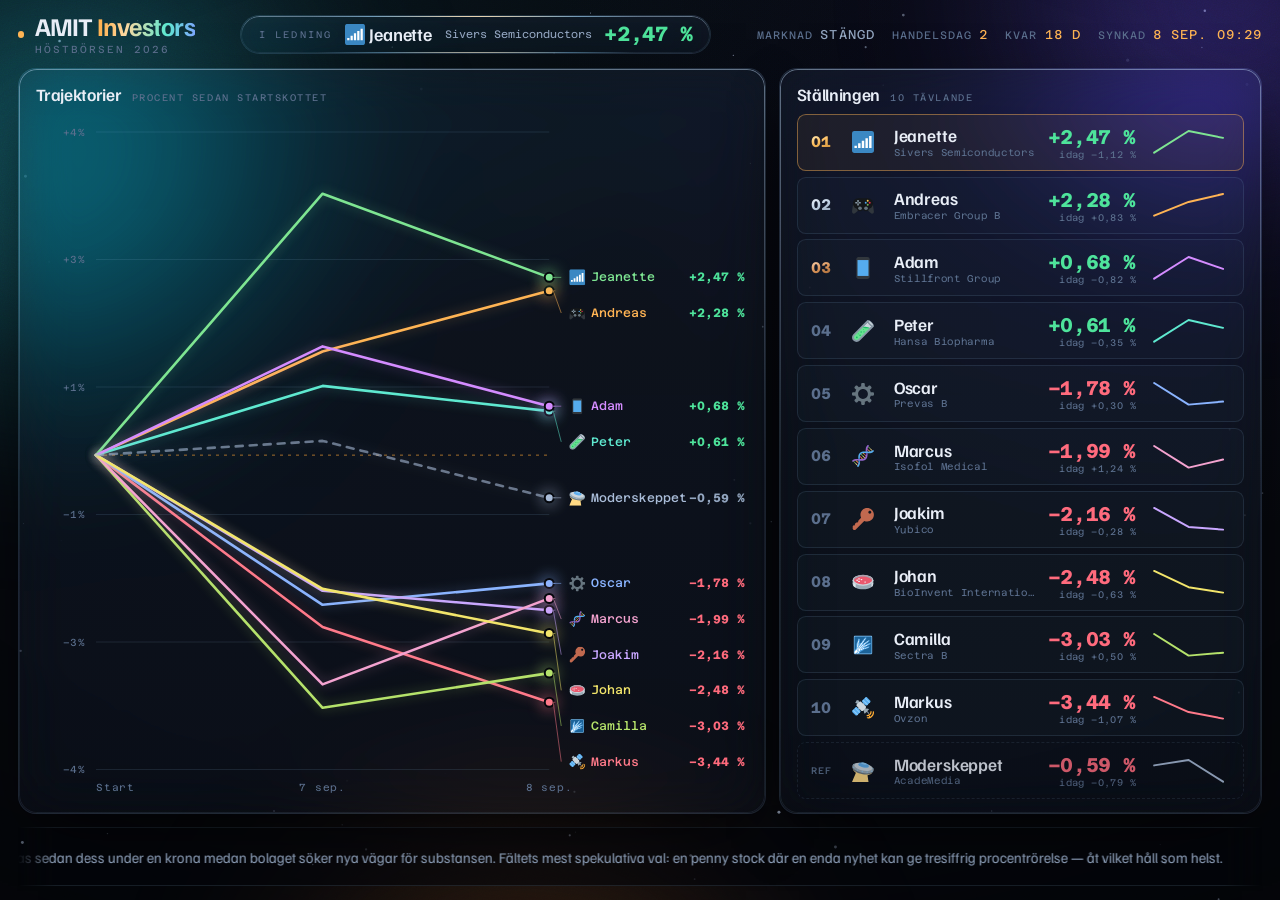
==== commit df7aa9c2: "Låt startvakten försöka igen om servern inte svarar Vakten kontrollerade bara en gång, så en TV kund" ====
--- a/docs/tv.html
+++ b/docs/tv.html
@@ -65,13 +65,17 @@
 <script>
 /* Vakt i ES5: om tv.js inte kunde laddas eller tolkas startar annars ingenting. */
 (function () {
-  setTimeout(function () {
+  function check() {
     if (window.__tvStarted) return;
     var x = new XMLHttpRequest();
+    function again() { setTimeout(check, 60000); }
     x.open('HEAD', location.href, true);
-    x.onload = function () { if (x.status >= 200 && x.status < 400) location.reload(); };
+    x.timeout = 20000;
+    x.onload = function () { if (x.status >= 200 && x.status < 400) location.reload(); else again(); };
+    x.onerror = x.ontimeout = again;
     x.send();
-  }, 120000);
+  }
+  setTimeout(check, 120000);
 })();
 </script>
 <script src="assets/tv.js"></script>
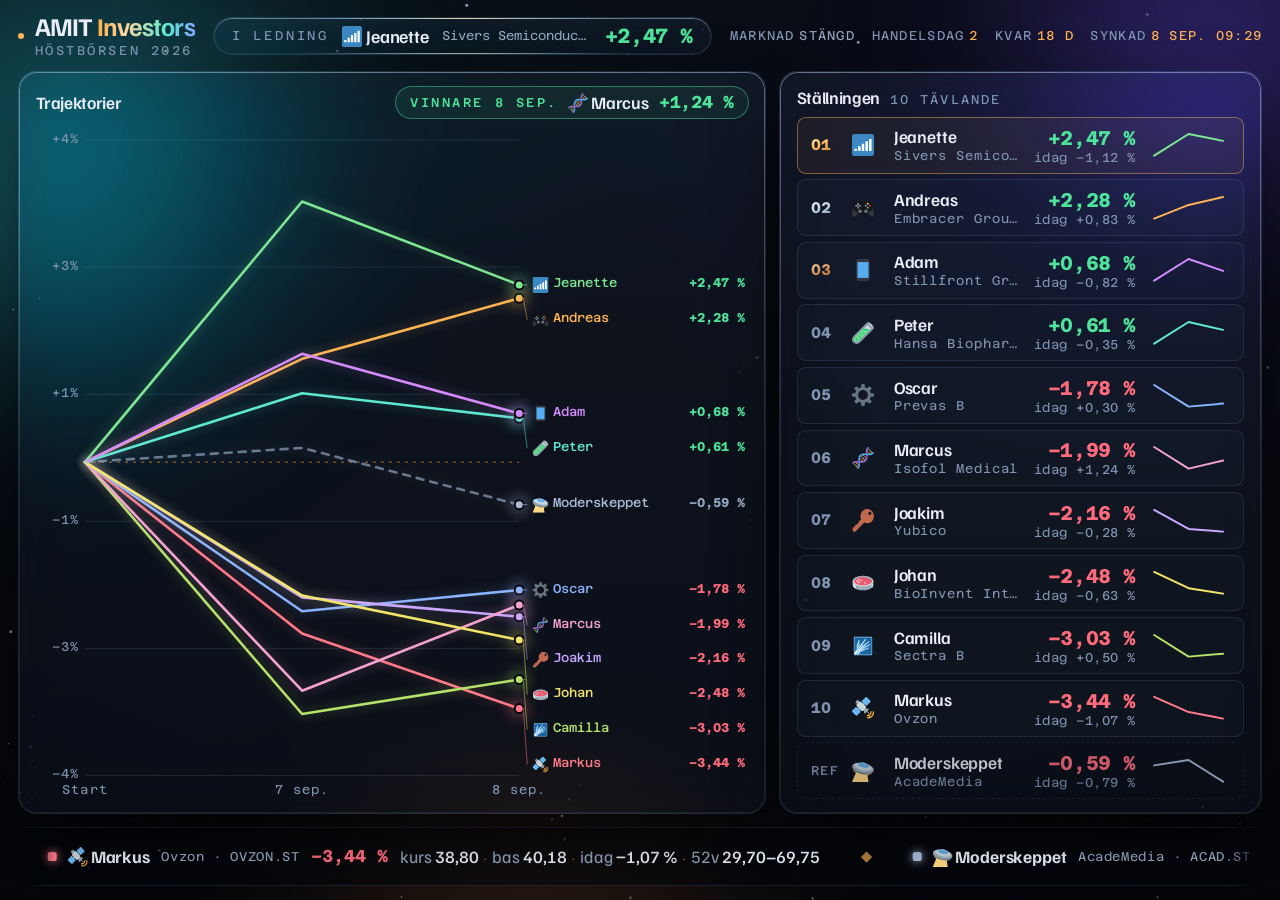
==== commit e78f9120: "Visa dagens vinnare på TV:n och bara aktuellt i tickern Grafens rubrikrad visar den tävlande vars ak" ====
--- a/docs/tv.html
+++ b/docs/tv.html
@@ -42,7 +42,10 @@
   <main class="tv-main">
     <section class="tv-panel glass">
       <i class="corners" aria-hidden="true"></i>
-      <h2 class="tv-h">Trajektorier <span>procent sedan startskottet</span></h2>
+      <div class="tv-h-row">
+        <h2 class="tv-h">Trajektorier <span>procent sedan startskottet</span></h2>
+        <div class="tv-daywin" id="tv-daywin" hidden></div>
+      </div>
       <svg id="tv-chart" role="img" aria-label="Deltagarnas utveckling"></svg>
     </section>
 
--- a/docs/assets/styles.css
+++ b/docs/assets/styles.css
@@ -22,7 +22,7 @@
   /* Text */
   --ink:         #e9eef7;
   --ink-2:       #93a6c0;
-  --ink-3:       #5b6f8d;
+  --ink-3:       #8195b2;
 
   /* Glas */
   --glass:       rgba(126, 160, 200, .045);
@@ -125,7 +125,7 @@
     radial-gradient(260px circle at var(--mx, 50%) var(--my, -30%),
       rgba(255, 224, 178, .95), rgba(140, 210, 255, .40) 40%, transparent 64%),
     linear-gradient(180deg, rgba(200, 228, 255, .45), rgba(150, 190, 230, .10) 55%);
-  -webkit-mask: linear-gradient(#000 0 0) content-box, linear-gradient(#000 0 0);
+  -webkit-mask: linear-gradient(#000, #000) content-box, linear-gradient(#000, #000);
   -webkit-mask-composite: xor; mask-composite: exclude;
   transition: opacity .4s;
 }
@@ -262,7 +262,7 @@
     transparent 0deg, rgba(255,190,100,1) 38deg, rgba(120,245,225,.95) 108deg,
     rgba(150,190,255,.35) 150deg, transparent 190deg, transparent 232deg,
     rgba(214,178,255,.95) 292deg, rgba(255,190,100,.45) 330deg, transparent 356deg);
-  -webkit-mask: linear-gradient(#000 0 0) content-box, linear-gradient(#000 0 0);
+  -webkit-mask: linear-gradient(#000, #000) content-box, linear-gradient(#000, #000);
   -webkit-mask-composite: xor; mask-composite: exclude;
   animation: spin-iris 9s linear infinite;
 }
@@ -331,11 +331,12 @@
 .chip:focus-visible, .row-head:focus-visible, .legend-item:focus-visible {
   outline: 2px solid var(--amber); outline-offset: 2px;
 }
+.row-head:focus-visible { outline-offset: -2px; }   /* raden klipper allt utanför */
 
 /* --- Diagram ------------------------------------------------------------- */
 
 .chart-wrap { position: relative; }
-#chart { width: 100%; height: clamp(280px, 42vw, 420px); display: block; overflow: visible; }
+#chart { width: 100%; height: clamp(280px, 42vw, 420px); display: block; overflow: visible; touch-action: pan-y; }
 
 .grid-line { stroke: var(--hairline); stroke-width: 1; }
 .zero-line { stroke: var(--amber-dim); stroke-width: 1; stroke-dasharray: 3 5; }
@@ -416,7 +417,7 @@
   opacity: 0; transition: opacity .35s;
   background: radial-gradient(200px circle at var(--mx, 50%) var(--my, 50%),
     color-mix(in srgb, var(--row-color, #9cf) 80%, white), transparent 62%);
-  -webkit-mask: linear-gradient(#000 0 0) content-box, linear-gradient(#000 0 0);
+  -webkit-mask: linear-gradient(#000, #000) content-box, linear-gradient(#000, #000);
   -webkit-mask-composite: xor; mask-composite: exclude;
 }
 .row:hover::before { opacity: .95; }
@@ -485,7 +486,11 @@
   position: absolute; top: 5px; height: 14px; border-radius: 3px;
   transition: width .7s cubic-bezier(.22,1,.36,1), left .7s cubic-bezier(.22,1,.36,1);
 }
-@media (max-width: 780px) { .bar { display: none; } }
+/* Kolumnmallen måste följa med när staplar och sparklines döljs. */
+@media (max-width: 780px) {
+  .bar { display: none; }
+  .row-head { grid-template-columns: 40px 36px minmax(0, 1fr) 106px 72px 24px; }
+}
 
 .pct {
   font-family: var(--font-mono); font-weight: 700; font-size: 19px;
@@ -495,7 +500,13 @@
 .pct.up { color: var(--up); } .pct.down { color: var(--down); } .pct.flat { color: var(--ink-2); }
 
 .spark { width: 72px; height: 26px; display: block; }
-@media (max-width: 620px) { .spark { display: none; } }
+@media (max-width: 620px) {
+  .spark { display: none; }
+  .row-head { grid-template-columns: 30px 26px minmax(0, 1fr) auto 12px; gap: 6px; }
+  .row-head .pct { font-size: 16px; }
+  .row-head .avatar { font-size: 20px; }
+  .who-name { font-size: 15px; white-space: nowrap; overflow: hidden; text-overflow: ellipsis; }
+}
 
 .caret {
   color: var(--ink-3); font-size: 11px; text-align: center;
@@ -543,7 +554,8 @@
   transition: grid-template-rows .38s cubic-bezier(.4,0,.2,1);
 }
 .row.is-open .dossier { grid-template-rows: 1fr; }
-.dossier-inner { overflow: hidden; }
+.dossier-inner { overflow: hidden; visibility: hidden; transition: visibility 0s linear .38s; }
+.row.is-open .dossier-inner { visibility: visible; transition-delay: 0s; }   /* stängda rader ska inte gå att tabba till */
 .dossier-pad {
   padding: 4px clamp(12px, 1.8vw, 18px) 20px;
   display: grid; gap: 22px;
@@ -618,7 +630,7 @@
 .foot p { margin: 0 0 8px; max-width: 78ch; }
 .foot strong { color: var(--ink-2); font-weight: 500; }
 .foot-fine { font-family: var(--font-mono); font-size: 10px; letter-spacing: .1em;
-  text-transform: uppercase; color: #3f5068; margin-top: 16px; }
+  text-transform: uppercase; color: var(--ink-2); margin-top: 16px; }
 
 /* --- Uppstart ------------------------------------------------------------ */
 
--- a/docs/assets/tv.css
+++ b/docs/assets/tv.css
@@ -1,15 +1,21 @@
 /* ============================================================================
    TV-läge: allt på en 16:9-yta, läsbart på tre meters håll, inga hover-krav.
-   Alla mått i vw så att 1080p och 4K ger samma komposition.
+   Alla mått i --u så att alla upplösningar och proportioner ger samma komposition.
    ========================================================================= */
 
+/* --u motsvarar 1vw på en 16:9-skärm. På bredare skärmar styr höjden, så att
+   tabellens rader alltid får plats. Mediafrågor, eftersom min() saknas före
+   Chromium 79. */
+:root { --u: 1vw; }
+@media (min-aspect-ratio: 16/9) { :root { --u: 1.7778vh; } }
+
 html, body.is-tv { height: 100%; overflow: hidden; }
-body.is-tv { font-size: 1.15vw; }
+body.is-tv { font-size: calc(1.15 * var(--u)); }
 
 .tv {
   position: relative; z-index: 2;
   height: 100vh; box-sizing: border-box;
-  padding: 1.1vw 1.4vw; gap: 1vw;
+  padding: calc(1.1 * var(--u)) calc(1.4 * var(--u)); grid-gap: var(--u);
   display: grid; grid-template-rows: auto minmax(0, 1fr) auto;
 }
 
@@ -18,74 +24,91 @@
 /* Kolumnordning: märke (fast), ledarpill (krymper), avläsningar (fast).
    minmax(0, 1fr) är det som gör att pillen kan bli smalare än sitt innehåll —
    utan det trycks avläsningarna ut genom högerkanten när pillen blir bred. */
-.tv-head { display: grid; grid-template-columns: auto minmax(0, 1fr) auto; align-items: center; gap: 1.4vw; }
+.tv-head { display: grid; grid-template-columns: auto minmax(0, 1fr) auto; align-items: center; grid-gap: calc(1.4 * var(--u)); }
 .tv-lead { justify-self: center; max-width: 100%; min-width: 0; overflow: hidden; }
 .tv-lead .co { min-width: 0; overflow: hidden; text-overflow: ellipsis; }
 .tv-lead .who, .tv-lead .pct, .tv-lead .lab { flex: none; }
-.tv-brand { display: grid; grid-template-columns: auto auto; grid-template-rows: auto auto; align-items: center; column-gap: .8vw; }
+.tv-brand { display: grid; grid-template-columns: auto auto; grid-template-rows: auto auto; align-items: center; grid-column-gap: calc(.8 * var(--u)); }
 .tv-brand .tele-dot { grid-row: 1 / span 2; }
-.tv-brand .tv-sub { grid-column: 2; margin-left: 0; margin-top: .25vw; }   /* under märket, inte bredvid */
-.tv-brand .tele-dot { width: .5vw; height: .5vw; }
-.tv-title { font-weight: 700; font-size: 2vw; letter-spacing: -.03em; line-height: 1; }
+.tv-brand .tv-sub { grid-column: 2; margin-left: 0; margin-top: calc(.25 * var(--u)); }   /* under märket, inte bredvid */
+.tv-brand .tele-dot { width: calc(.5 * var(--u)); height: calc(.5 * var(--u)); }
+.tv-title { font-weight: 700; font-size: calc(2 * var(--u)); letter-spacing: -.03em; line-height: 1; }
 .tv-title em {
   font-style: normal;
   background: linear-gradient(96deg, var(--amber) 6%, #ffd9a0 30%, var(--cyan) 70%, #7ea6ff 100%);
   -webkit-background-clip: text; background-clip: text; color: transparent;
 }
-.tv-sub { font-family: var(--font-mono); font-size: .8vw; letter-spacing: .2em; text-transform: uppercase; color: var(--ink-3); margin-left: .6vw; }
+.tv-sub { font-family: var(--font-mono); font-size: var(--u); letter-spacing: .2em; text-transform: uppercase; color: var(--ink-3); margin-left: calc(.6 * var(--u)); }
 
-.tv-lead { padding: .5vw 1.4vw; display: flex; align-items: center; border-radius: 100px; white-space: nowrap; }
-.tv-lead > * + * { margin-left: 1vw; }   /* marginal, inte gap: flex-gap saknas före Chromium 84 */
-.tv-lead .lab { font-family: var(--font-mono); font-size: .75vw; letter-spacing: .22em; text-transform: uppercase; color: var(--ink-3); }
-.tv-lead .who { font-size: 1.4vw; font-weight: 600; letter-spacing: -.01em; }
-.tv-lead .co  { font-family: var(--font-mono); font-size: .85vw; color: var(--ink-2); }
-.tv-lead .pct { font-family: var(--font-mono); font-weight: 700; font-size: 1.6vw; font-variant-numeric: tabular-nums; }
+.tv-lead { padding: calc(.5 * var(--u)) calc(1.4 * var(--u)); display: flex; align-items: center; border-radius: 100px; white-space: nowrap; }
+.tv-lead > * + * { margin-left: var(--u); }   /* marginal, inte gap: flex-gap saknas före Chromium 84 */
+.tv-lead .lab { font-family: var(--font-mono); font-size: var(--u); letter-spacing: .22em; text-transform: uppercase; color: var(--ink-3); }
+.tv-lead .who { font-size: calc(1.4 * var(--u)); font-weight: 600; letter-spacing: -.01em; }
+.tv-lead .co  { font-family: var(--font-mono); font-size: var(--u); color: var(--ink-2); }
+.tv-lead .pct { font-family: var(--font-mono); font-weight: 700; font-size: calc(1.6 * var(--u)); font-variant-numeric: tabular-nums; }
 
-.tv-readouts { display: flex; justify-content: flex-end; margin: 0; font-family: var(--font-mono); font-size: .85vw; letter-spacing: .1em; text-transform: uppercase; white-space: nowrap; }
-.tv-readouts .readout { flex: none; }
-.tv-readouts > * + * { margin-left: 1.3vw; }
+.tv-readouts { display: flex; justify-content: flex-end; margin: 0; font-family: var(--font-mono); font-size: var(--u); letter-spacing: .1em; text-transform: uppercase; white-space: nowrap; }
+.tv-readouts .readout { flex: none; gap: 0; }
+.tv-readouts .readout dd { margin-left: calc(.36 * var(--u)); }
+.tv-readouts > * + * { margin-left: calc(1.3 * var(--u)); }
 .tv-readouts .is-stale { color: var(--down); }
-.tv-readouts .readout dd { font-size: 1vw; }
+.tv-readouts .readout dd { font-size: var(--u); }
 
 /* --- Paneler -------------------------------------------------------------- */
 
-.tv-main { display: grid; grid-template-columns: 1.55fr 1fr; gap: 1vw; min-height: 0; }
-.tv-panel { padding: 1.1vw 1.3vw; display: flex; flex-direction: column; min-height: 0; }
+.tv-main { display: grid; grid-template-columns: minmax(0, 1.55fr) minmax(0, 1fr); grid-gap: var(--u); min-height: 0; }
+.tv-panel { padding: calc(1.1 * var(--u)) calc(1.3 * var(--u)); display: flex; flex-direction: column; min-height: 0; }
 .tv-panel > * { position: relative; z-index: 2; }
-.tv-h { margin: 0 0 .7vw; font-size: 1.35vw; font-weight: 600; letter-spacing: -.02em; display: flex; align-items: baseline; }
-.tv-h span { margin-left: .8vw; font-family: var(--font-mono); font-size: .75vw; letter-spacing: .16em; text-transform: uppercase; color: var(--ink-3); font-weight: 400; }
+.tv-h { margin: 0 0 calc(.7 * var(--u)); font-size: calc(1.35 * var(--u)); font-weight: 600; letter-spacing: -.02em; display: flex; align-items: baseline; }
+/* Dagens vinnare i grafpanelens rubrikrad, där det finns tom yta. Rubrikens
+   undertitel får ge vika om raden blir trång. */
+.tv-h-row { display: flex; align-items: center; margin: 0 0 calc(.7 * var(--u)); min-width: 0; }
+.tv-h-row .tv-h { margin: 0; flex: 1 1 auto; min-width: 0; white-space: nowrap; }
+.tv-h-row .tv-h span { min-width: 0; overflow: hidden; }
+.tv-daywin {
+  flex: none; margin-left: var(--u); display: flex; align-items: center; white-space: nowrap;
+  padding: calc(.35 * var(--u)) calc(1.1 * var(--u)); border-radius: 100px;
+  border: 1px solid rgba(78, 227, 155, .45); background: rgba(78, 227, 155, .08);
+}
+.tv-daywin[hidden] { display: none; }
+.tv-daywin > * + * { margin-left: calc(.8 * var(--u)); }
+.tv-daywin .lab { font-family: var(--font-mono); font-size: var(--u); letter-spacing: .2em; text-transform: uppercase; color: var(--up); font-weight: 500; }
+.tv-daywin .who { font-size: calc(1.35 * var(--u)); font-weight: 600; letter-spacing: -.01em; }
+.tv-daywin .pct { font-family: var(--font-mono); font-size: calc(1.35 * var(--u)); font-weight: 700; color: var(--up); font-variant-numeric: tabular-nums; }
+.tv-h span { margin-left: calc(.8 * var(--u)); font-family: var(--font-mono); font-size: var(--u); letter-spacing: .16em; text-transform: uppercase; color: var(--ink-3); font-weight: 400; }
 
-#tv-chart { flex: 1; width: 100%; min-height: 0; display: block; overflow: visible; }
-#tv-chart .axis-text { font-size: .8vw; }
-#tv-chart .end-label { font-family: var(--font-mono); font-size: .95vw; font-weight: 500; }
-#tv-chart .end-pct   { font-family: var(--font-mono); font-size: .95vw; font-weight: 700; font-variant-numeric: tabular-nums; }
+#tv-chart { font-size: var(--u); flex: 1; width: 100%; min-height: 0; display: block; overflow: visible; }
+#tv-chart .axis-text { font-size: var(--u); }
+#tv-chart .end-label { font-family: var(--font-mono); font-size: var(--u); font-weight: 500; }
+#tv-chart .end-pct   { font-family: var(--font-mono); font-size: var(--u); font-weight: 700; font-variant-numeric: tabular-nums; }
 #tv-chart .series-benchmark { stroke-width: 1.6; opacity: .6; }
 #tv-chart .series-path { stroke-width: 2.6; }
 
 /* --- Ställningen ----------------------------------------------------------- */
 
-.tv-board { list-style: none; margin: 0; padding: 0; flex: 1; min-height: 0; display: grid; grid-auto-rows: minmax(0, 1fr); gap: .45vw; }
+.tv-board { list-style: none; margin: 0; padding: 0; flex: 1; min-height: 0; display: grid; grid-auto-rows: minmax(0, 1fr); grid-gap: calc(.45 * var(--u)); }
 .tv-row {
-  display: grid; grid-template-columns: 2.3vw 2.4vw minmax(0, 1fr) auto 6.5vw;
-  align-items: center; gap: .9vw; padding: 0 1vw; border-radius: .7vw;
+  display: grid; grid-template-columns: calc(2.3 * var(--u)) calc(2.4 * var(--u)) minmax(0, 1fr) auto calc(6.5 * var(--u));
+  align-items: center; grid-gap: calc(.9 * var(--u)); padding: 0 var(--u); border-radius: calc(.7 * var(--u));
   border: 1px solid var(--hairline); background: rgba(126,160,200,.035); min-height: 0;
 }
 .tv-row.is-leader { border-color: rgba(255,180,84,.45); background: rgba(255,180,84,.06); }
 .tv-row.is-benchmark { border-style: dashed; background: transparent; opacity: .8; }
 .tv-row.is-pending { opacity: .6; }
-.tv-row .rank { font-size: 1.2vw; }
-.tv-row .avatar { font-size: 1.5vw; line-height: 1; }
+.tv-row .rank { font-size: calc(1.2 * var(--u)); }
+.tv-row .rank-ref { font-size: var(--u) !important; }
+.tv-row .avatar { font-size: calc(1.5 * var(--u)); line-height: 1; }
 .emoji { display: inline-block; width: 1.15em; height: 1.15em; vertical-align: -.2em; }
-.tv-row .who-name { font-size: 1.35vw; font-weight: 600; line-height: 1.05; }
-.tv-row .who-co { font-size: .78vw; margin-top: .2vw; }
-.tv-row .pct { font-size: 1.55vw; }
-.tv-row .day { font-family: var(--font-mono); font-size: .75vw; color: var(--ink-3); text-align: right; letter-spacing: .04em; }
-.tv-row .spark { width: 6.5vw; height: 2vw; display: block; }
+.tv-row .who-name { font-size: calc(1.35 * var(--u)); font-weight: 600; line-height: 1.05; }
+.tv-row .who-co { font-size: var(--u); margin-top: calc(.2 * var(--u)); }
+.tv-row .pct { font-size: calc(1.55 * var(--u)); }
+.tv-row .day { font-family: var(--font-mono); font-size: var(--u); color: var(--ink-3); text-align: right; letter-spacing: .04em; }
+.tv-row .spark { width: calc(6.5 * var(--u)); height: calc(2 * var(--u)); display: block; }
 
 /* --- Ticker ---------------------------------------------------------------- */
 
 .tv-ticker {
-  height: 4.6vw; overflow: hidden; position: relative;
+  height: calc(4.6 * var(--u)); overflow: hidden; position: relative;
   border-top: 1px solid var(--hairline); border-bottom: 1px solid var(--hairline);
   background: rgba(5,7,12,.55); display: flex; align-items: center;
   mask-image: linear-gradient(90deg, transparent 0, #000 3%, #000 97%, transparent 100%);
@@ -93,31 +116,39 @@
 }
 .tv-track { display: flex; white-space: nowrap; will-change: transform; }
 .tv-strip { display: flex; align-items: center; }
-.tk-item { display: inline-flex; align-items: center; padding: 0 2.2vw; font-size: 1.35vw; line-height: 1; }
-.tk-item > * + * { margin-left: .9vw; }
-.tk-sw { width: .7vw; height: .7vw; border-radius: .2vw; flex: none; }
+.tk-item { display: inline-flex; align-items: center; padding: 0 calc(2.2 * var(--u)); font-size: calc(1.35 * var(--u)); line-height: 1; }
+.tk-item > * + * { margin-left: calc(.9 * var(--u)); }
+.tk-sw { width: calc(.7 * var(--u)); height: calc(.7 * var(--u)); border-radius: calc(.2 * var(--u)); flex: none; }
 .tk-name { font-weight: 700; letter-spacing: -.01em; }
-.tk-co { font-family: var(--font-mono); font-size: .95vw; color: var(--ink-2); letter-spacing: .05em; }
+.tk-co { font-family: var(--font-mono); font-size: var(--u); color: var(--ink-2); letter-spacing: .05em; }
 .tk-pct { font-family: var(--font-mono); font-weight: 700; font-variant-numeric: tabular-nums; }
 .tk-fact { color: var(--ink-2); }
 .tk-fact b { color: var(--ink); font-weight: 500; }
 .tk-news { color: var(--ink); }
-.tk-news i { font-style: normal; font-family: var(--font-mono); font-size: .8vw; color: var(--amber); letter-spacing: .16em; text-transform: uppercase; margin-right: .5vw; }
-.tk-src { font-family: var(--font-mono); font-size: .8vw; color: var(--ink-3); }
-.tk-about { color: var(--ink-2); font-size: 1.15vw; }
-.tk-sep { color: var(--amber-dim); font-size: 1vw; padding: 0 .4vw; }
-.tk-div { flex: none; width: .6vw; height: .6vw; margin: 0 1.1vw; background: var(--amber); opacity: .7; transform: rotate(45deg); }
+.tk-news i { font-style: normal; font-family: var(--font-mono); font-size: var(--u); color: var(--amber); letter-spacing: .16em; text-transform: uppercase; margin-right: calc(.5 * var(--u)); }
+.tk-src { font-family: var(--font-mono); font-size: var(--u); color: var(--ink-3); }
+.tk-sep { color: var(--amber-dim); font-size: var(--u); padding: 0 calc(.4 * var(--u)); }
+.tk-div { flex: none; width: calc(.6 * var(--u)); height: calc(.6 * var(--u)); margin: 0 calc(1.1 * var(--u)); background: var(--amber); opacity: .7; transform: rotate(45deg); }
 
 /* --- Driftstatus ----------------------------------------------------------- */
 
 .tv-stale {
-  position: absolute; left: 50%; bottom: 5.8vw; transform: translateX(-50%); z-index: 5;
-  padding: .5vw 1.4vw; border-radius: 100px; white-space: nowrap;
-  background: var(--down); color: var(--void); font-weight: 700; font-size: 1.2vw;
+  position: absolute; left: 50%; bottom: calc(5.8 * var(--u)); transform: translateX(-50%); z-index: 5;
+  padding: calc(.5 * var(--u)) calc(1.4 * var(--u)); border-radius: 100px; white-space: nowrap;
+  background: var(--down); color: var(--void); font-weight: 700; font-size: calc(1.2 * var(--u));
 }
 .tv-stale[hidden] { display: none; }
-.is-tv .boot-inner { font-size: 1.4vw; white-space: pre-line; }
+.is-tv .boot-inner { font-size: calc(1.4 * var(--u)); white-space: pre-line; }
 
 /* Ingen pekare på en TV — inga hover-lager behövs. */
 .is-tv .glass::after { display: none; }
 .is-tv .row-head { cursor: default; }
+
+/* Stående skärm: grafen över tabellen och större text. Tabellen har samma
+   radhöjd som på en 16:9-skärm och grafen tar resten. */
+@media (max-aspect-ratio: 5/6) {
+  :root { --u: 1.4vw; }
+  .tv-head { grid-template-columns: auto minmax(0, 1fr); }
+  .tv-lead { grid-row: 2; grid-column: 1 / -1; }
+  .tv-main { grid-template-columns: minmax(0, 1fr); grid-template-rows: minmax(0, 1fr) calc(45 * var(--u)); }
+}
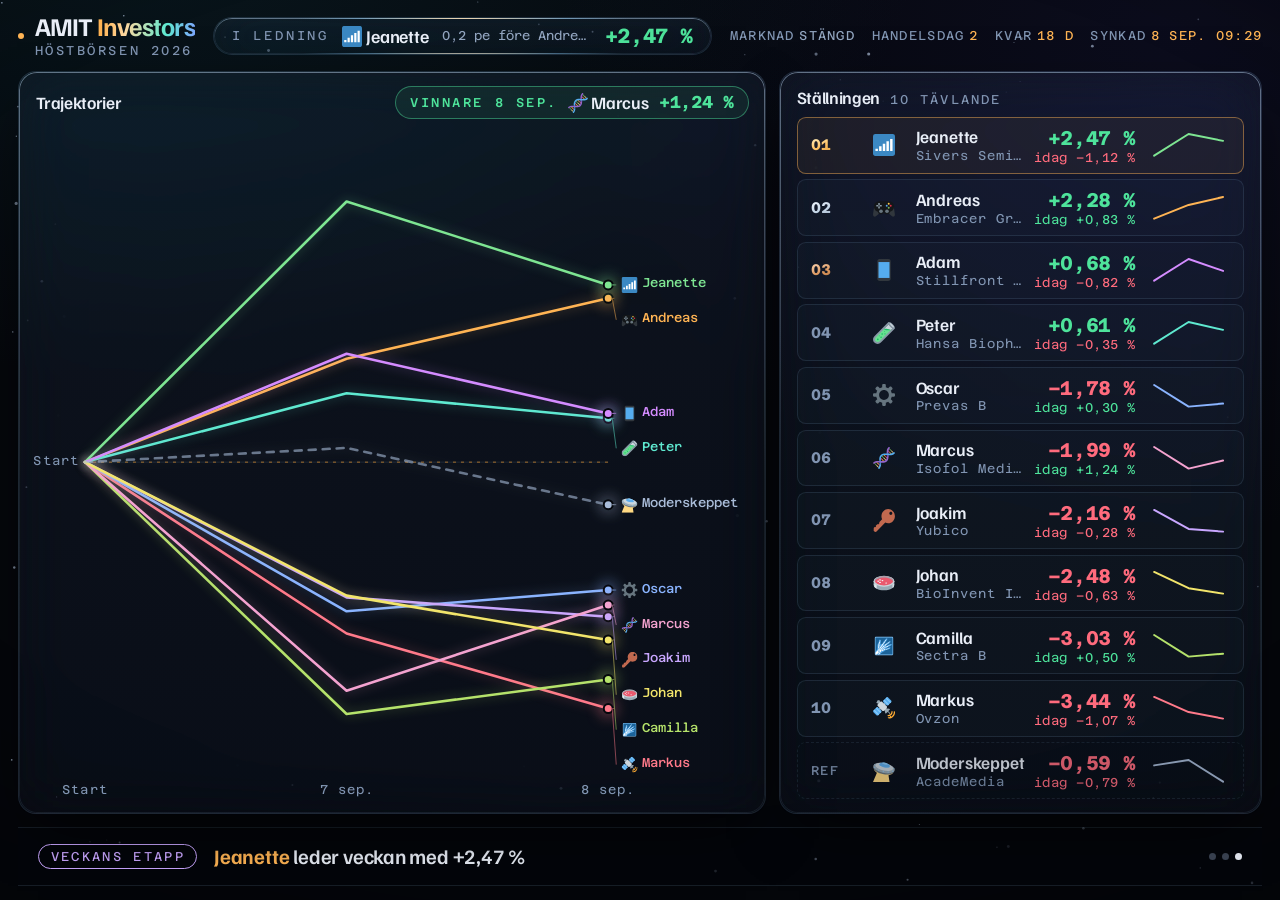
==== commit be9a3db4: "TV: berättelserad med pressmeddelanden från MFN Tickern ersätts av en berättelserad som byter mening" ====
--- a/docs/tv.html
+++ b/docs/tv.html
@@ -16,8 +16,6 @@
 <body class="is-tv">
 
 <canvas id="starfield" aria-hidden="true"></canvas>
-<div class="aurora" aria-hidden="true"><span></span><span></span><span></span></div>
-<div class="grain" aria-hidden="true"></div>
 <div class="vignette" aria-hidden="true"></div>
 
 <div class="tv" id="tv" hidden>
@@ -34,7 +32,7 @@
     <dl class="tv-readouts">
       <div class="readout"><dt>Marknad</dt><dd id="tv-market">–</dd></div>
       <div class="readout"><dt>Handelsdag</dt><dd id="tv-day">–</dd></div>
-      <div class="readout"><dt>Kvar</dt><dd id="tv-left">–</dd></div>
+      <div class="readout"><dt id="tv-left-label">Kvar</dt><dd id="tv-left">–</dd></div>
       <div class="readout"><dt>Synkad</dt><dd id="tv-synced">–</dd></div>
     </dl>
   </header>
@@ -56,8 +54,8 @@
     </section>
   </main>
 
-  <footer class="tv-ticker" aria-label="Bolagsinformation och nyheter">
-    <div class="tv-track" id="tv-track"></div>
+  <footer class="tv-foot" aria-label="Börshändelser och tävlingen">
+    <div class="tv-story" id="tv-story"></div>
   </footer>
 
   <div class="tv-stale" id="tv-stale" role="status" hidden></div>
--- a/docs/assets/tv.css
+++ b/docs/assets/tv.css
@@ -16,7 +16,7 @@
   position: relative; z-index: 2;
   height: 100vh; box-sizing: border-box;
   padding: calc(1.1 * var(--u)) calc(1.4 * var(--u)); grid-gap: var(--u);
-  display: grid; grid-template-rows: auto minmax(0, 1fr) auto;
+  display: grid; grid-template-columns: minmax(0, 1fr); grid-template-rows: auto minmax(0, 1fr) auto;   /* minmax: en lång mening får inte bredda sidan */
 }
 
 /* --- Huvud ---------------------------------------------------------------- */
@@ -80,7 +80,6 @@
 #tv-chart { font-size: var(--u); flex: 1; width: 100%; min-height: 0; display: block; overflow: visible; }
 #tv-chart .axis-text { font-size: var(--u); }
 #tv-chart .end-label { font-family: var(--font-mono); font-size: var(--u); font-weight: 500; }
-#tv-chart .end-pct   { font-family: var(--font-mono); font-size: var(--u); font-weight: 700; font-variant-numeric: tabular-nums; }
 #tv-chart .series-benchmark { stroke-width: 1.6; opacity: .6; }
 #tv-chart .series-path { stroke-width: 2.6; }
 
@@ -88,7 +87,7 @@
 
 .tv-board { list-style: none; margin: 0; padding: 0; flex: 1; min-height: 0; display: grid; grid-auto-rows: minmax(0, 1fr); grid-gap: calc(.45 * var(--u)); }
 .tv-row {
-  display: grid; grid-template-columns: calc(2.3 * var(--u)) calc(2.4 * var(--u)) minmax(0, 1fr) auto calc(6.5 * var(--u));
+  display: grid; grid-template-columns: calc(4 * var(--u)) calc(2.4 * var(--u)) minmax(0, 1fr) auto calc(6.5 * var(--u));
   align-items: center; grid-gap: calc(.9 * var(--u)); padding: 0 var(--u); border-radius: calc(.7 * var(--u));
   border: 1px solid var(--hairline); background: rgba(126,160,200,.035); min-height: 0;
 }
@@ -105,30 +104,59 @@
 .tv-row .day { font-family: var(--font-mono); font-size: var(--u); color: var(--ink-3); text-align: right; letter-spacing: .04em; }
 .tv-row .spark { width: calc(6.5 * var(--u)); height: calc(2 * var(--u)); display: block; }
 
-/* --- Ticker ---------------------------------------------------------------- */
+/* --- Berättelseraden ------------------------------------------------------ */
 
-.tv-ticker {
-  height: calc(4.6 * var(--u)); overflow: hidden; position: relative;
-  border-top: 1px solid var(--hairline); border-bottom: 1px solid var(--hairline);
-  background: rgba(5,7,12,.55); display: flex; align-items: center;
-  mask-image: linear-gradient(90deg, transparent 0, #000 3%, #000 97%, transparent 100%);
-  -webkit-mask-image: linear-gradient(90deg, transparent 0, #000 3%, #000 97%, transparent 100%);
+.tv-foot {
+  height: calc(4.6 * var(--u)); padding: 0 calc(1.6 * var(--u)); display: flex; align-items: center; min-width: 0; overflow: hidden;
+  border-top: 1px solid var(--hairline); border-bottom: 1px solid var(--hairline); background: rgba(5,7,12,.55);
 }
-.tv-track { display: flex; white-space: nowrap; will-change: transform; }
-.tv-strip { display: flex; align-items: center; }
-.tk-item { display: inline-flex; align-items: center; padding: 0 calc(2.2 * var(--u)); font-size: calc(1.35 * var(--u)); line-height: 1; }
-.tk-item > * + * { margin-left: calc(.9 * var(--u)); }
-.tk-sw { width: calc(.7 * var(--u)); height: calc(.7 * var(--u)); border-radius: calc(.2 * var(--u)); flex: none; }
-.tk-name { font-weight: 700; letter-spacing: -.01em; }
-.tk-co { font-family: var(--font-mono); font-size: var(--u); color: var(--ink-2); letter-spacing: .05em; }
-.tk-pct { font-family: var(--font-mono); font-weight: 700; font-variant-numeric: tabular-nums; }
-.tk-fact { color: var(--ink-2); }
-.tk-fact b { color: var(--ink); font-weight: 500; }
-.tk-news { color: var(--ink); }
-.tk-news i { font-style: normal; font-family: var(--font-mono); font-size: var(--u); color: var(--amber); letter-spacing: .16em; text-transform: uppercase; margin-right: calc(.5 * var(--u)); }
-.tk-src { font-family: var(--font-mono); font-size: var(--u); color: var(--ink-3); }
-.tk-sep { color: var(--amber-dim); font-size: var(--u); padding: 0 calc(.4 * var(--u)); }
-.tk-div { flex: none; width: calc(.6 * var(--u)); height: calc(.6 * var(--u)); margin: 0 calc(1.1 * var(--u)); background: var(--amber); opacity: .7; transform: rotate(45deg); }
+.tv-story { display: flex; align-items: center; width: 100%; min-width: 0; transition: opacity .4s; }
+.tv-story[hidden] { display: none; }
+.tv-story.is-fading { opacity: 0; }
+.tv-story .chip {
+  flex: none; margin-right: calc(1.3 * var(--u)); padding: calc(.3 * var(--u)) calc(.9 * var(--u));
+  border: 1px solid currentColor; border-radius: 100px; color: var(--amber);
+  font-family: var(--font-mono); font-size: var(--u); letter-spacing: .18em; text-transform: uppercase;
+}
+.tv-story .chip.c-duel, .tv-story .chip.c-rep { color: var(--cyan); }
+.tv-story .chip.c-rec, .tv-story .chip.c-mkt { color: var(--up); }
+.tv-story .chip.c-week { color: #c9a6ff; }
+.tv-story .chip.c-pm { color: var(--ink-2); }
+.tv-story .chip.c-mar { background: rgba(255, 180, 84, .12); }
+.tv-story .text { flex: 1 1 auto; min-width: 0; font-size: calc(1.6 * var(--u)); font-weight: 600; letter-spacing: -.01em; white-space: nowrap; overflow: hidden; text-overflow: ellipsis; }
+.tv-story .text b { color: var(--amber); font-weight: 700; }
+.tv-story .text .when { color: var(--ink-2); font-weight: 500; }
+.tv-story .text .pos { color: var(--up); }
+.tv-story .text .neg { color: var(--down); }
+.tv-story .dots { flex: none; display: flex; margin-left: calc(1.3 * var(--u)); }
+.tv-story .dots i { width: calc(.55 * var(--u)); height: calc(.55 * var(--u)); margin-left: calc(.45 * var(--u)); border-radius: 50%; background: var(--ink-3); opacity: .45; }
+.tv-story .dots i.on { opacity: 1; background: var(--ink); }
+
+/* --- Placeringspilar: CSS-trianglar, inga tecken som kan bli fyrkanter ------- */
+
+.mv { display: inline-flex; align-items: center; margin-left: calc(.4 * var(--u)); font-family: var(--font-mono); font-size: var(--u); font-weight: 700; -webkit-text-fill-color: currentColor; }
+.mv::before { content: ''; width: 0; height: 0; margin-right: calc(.15 * var(--u)); border-left: calc(.38 * var(--u)) solid transparent; border-right: calc(.38 * var(--u)) solid transparent; }
+.mv.up { color: var(--up); } .mv.up::before { border-bottom: calc(.6 * var(--u)) solid var(--up); }
+.mv.down { color: var(--down); } .mv.down::before { border-top: calc(.6 * var(--u)) solid var(--down); }
+.tv-row .day.up { color: var(--up); }
+.tv-row .day.down { color: var(--down); }
+
+/* --- Vinnarskärmen --------------------------------------------------------- */
+
+.podium { flex: 1; display: flex; flex-direction: column; min-height: 0; }
+.podium h3 { margin: 0 0 var(--u); font-size: calc(2 * var(--u)); font-weight: 700; letter-spacing: -.02em; }
+.podium h3 span { margin-left: var(--u); font-family: var(--font-mono); font-size: var(--u); font-weight: 500; letter-spacing: .2em; text-transform: uppercase; color: var(--amber); }
+.podium .steps { flex: 1; display: flex; align-items: flex-end; justify-content: center; min-height: 0; }
+.podium .step { width: 28%; margin: 0 1.5%; display: flex; flex-direction: column; align-items: center; text-align: center; }
+.podium .who { display: flex; flex-direction: column; align-items: center; margin-bottom: var(--u); }
+.podium .who img.emoji { width: calc(4.5 * var(--u)); height: calc(4.5 * var(--u)); margin-bottom: calc(.6 * var(--u)); }
+.podium .name { font-size: calc(2.1 * var(--u)); font-weight: 700; letter-spacing: -.02em; }
+.podium .co { margin-top: calc(.2 * var(--u)); font-family: var(--font-mono); font-size: var(--u); color: var(--ink-2); }
+.podium .pct { margin-top: calc(.4 * var(--u)); font-family: var(--font-mono); font-size: calc(2.3 * var(--u)); font-weight: 700; color: var(--up); }
+.podium .block { width: 100%; padding-top: var(--u); display: flex; justify-content: center; border-radius: calc(.8 * var(--u)) calc(.8 * var(--u)) 0 0; font-family: var(--font-mono); font-size: calc(3 * var(--u)); font-weight: 700; color: var(--void); }
+.podium .p1 .block { height: calc(15 * var(--u)); background: linear-gradient(160deg, #fff1c4 4%, #ffc061 40%, #b87a2a 96%); }
+.podium .p2 .block { height: calc(10.5 * var(--u)); background: linear-gradient(160deg, #f4f9ff 4%, #c3d4e6 42%, #7d8ea3 96%); }
+.podium .p3 .block { height: calc(7.5 * var(--u)); background: linear-gradient(160deg, #ffd9b8 4%, #d9945a 44%, #8a5326 96%); }
 
 /* --- Driftstatus ----------------------------------------------------------- */
 
@@ -151,4 +179,14 @@
   .tv-head { grid-template-columns: auto minmax(0, 1fr); }
   .tv-lead { grid-row: 2; grid-column: 1 / -1; }
   .tv-main { grid-template-columns: minmax(0, 1fr); grid-template-rows: minmax(0, 1fr) calc(45 * var(--u)); }
+  /* Grafpanelen är låg här, så pallen måste vara kompakt. */
+  .podium h3 { margin-bottom: calc(.3 * var(--u)); font-size: calc(1.5 * var(--u)); }
+  .podium .who { margin-bottom: calc(.4 * var(--u)); }
+  .podium .who img.emoji { width: calc(2.6 * var(--u)); height: calc(2.6 * var(--u)); margin-bottom: calc(.2 * var(--u)); }
+  .podium .name { font-size: calc(1.5 * var(--u)); }
+  .podium .pct { margin-top: 0; font-size: calc(1.6 * var(--u)); }
+  .podium .block { padding-top: calc(.2 * var(--u)); font-size: calc(1.6 * var(--u)); }
+  .podium .p1 .block { height: calc(5 * var(--u)); }
+  .podium .p2 .block { height: calc(3.5 * var(--u)); }
+  .podium .p3 .block { height: calc(2.5 * var(--u)); }
 }
